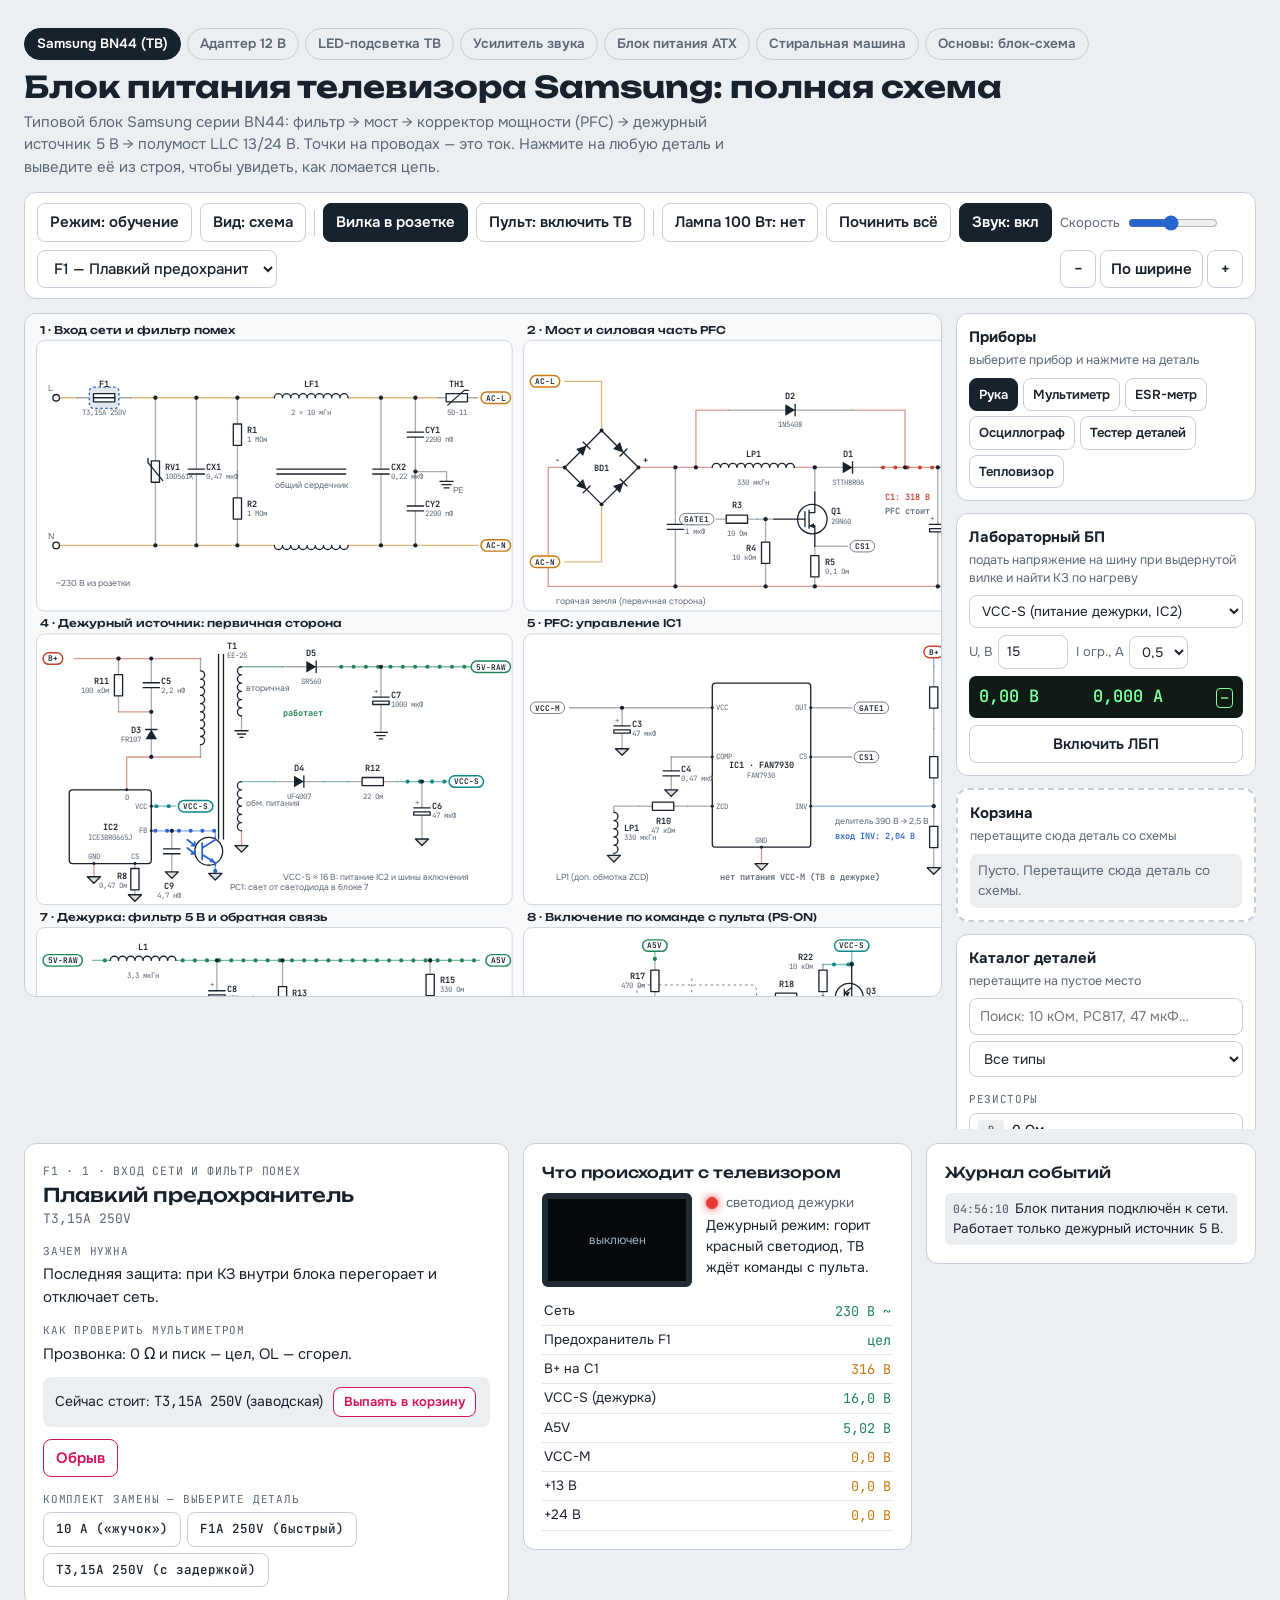
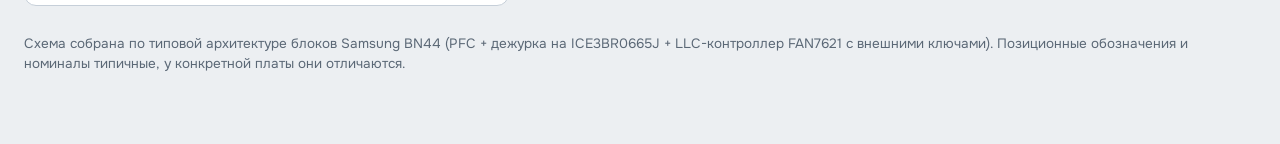
==== index.html @ 7a76c34e "Блок питания ATX на TL494; README; исправления (корпуса на плате, сброс PFC между задачами) Co-Autho" ====
<!doctype html>
<html lang="ru">
<head>
<meta charset="utf-8">
<meta name="viewport" content="width=device-width, initial-scale=1, viewport-fit=cover">
<title>Блок питания Samsung BN44</title>
<link rel="preconnect" href="https://fonts.googleapis.com">
<link rel="stylesheet" href="https://fonts.googleapis.com/css2?family=Unbounded:wght@500;700&family=Onest:wght@400;500;600&family=JetBrains+Mono:wght@400;600&display=swap">
<link rel="stylesheet" href="css/style.css">
</head>
<body>
<div class="wrap">
  <header>
    <div>
    <nav class="boards" aria-label="Платы"><a href="index.html" aria-current="page">Samsung BN44 (ТВ)</a><a href="adapter.html">Адаптер 12 В</a><a href="led.html">LED-подсветка ТВ</a><a href="amp.html">Усилитель звука</a><a href="atx.html">Блок питания ATX</a><a href="washer.html">Стиральная машина</a><a href="extra/psu-basics.html">Основы: блок-схема</a></nav>
      <h1>Блок питания телевизора Samsung: полная схема</h1>
      <p class="lead">Типовой блок Samsung серии BN44: фильтр → мост → корректор мощности (PFC) → дежурный источник 5 В → полумост LLC 13/24 В. Точки на проводах — это ток. Нажмите на любую деталь и выведите её из строя, чтобы увидеть, как ломается цепь.</p>
    </div>
  </header>

  <div class="bar" role="toolbar" aria-label="Управление">
    <button id="bMode" type="button">Режим: обучение</button>
    <button id="bView" type="button">Вид: схема</button>
    <span class="sep"></span>
    <button id="bMains" type="button" class="on">Вилка в розетке</button>
    <button id="bTv" type="button">Пульт: включить ТВ</button>
    <span class="sep"></span>
    <button id="bLamp" type="button">Лампа 100 Вт: нет</button>
    <button id="bFixAll" type="button">Починить всё</button>
    <button id="bSnd" type="button">Звук: вкл</button>
    <label class="rng" for="spd">Скорость <input id="spd" type="range" min="10" max="200" value="100"></label>
    <select id="pick" aria-label="Выбрать деталь"></select>
    <div class="zoom"><button id="zOut" type="button" aria-label="Уменьшить">−</button><button id="zFit" type="button">По ширине</button><button id="zIn" type="button" aria-label="Увеличить">+</button></div>
  </div>

  <section class="card repair" id="repair" hidden aria-labelledby="rpT">
    <div class="rp-head">
      <h3 id="rpT">Ремонт</h3>
      <select id="scSel" aria-label="Выбор задачи"></select>
      <button id="scStart" type="button">Начать задачу заново</button>
    </div>
    <p class="complaint"><span class="kick">Жалоба владельца</span><span id="scText"></span></p>
    <p class="hint">Найдите поломку: смотрите, докуда течёт ток и какие напряжения есть. Подозрительную деталь перетащите в корзину и проверьте мультиметром. Новую деталь перетащите из каталога на пустое место. Затем включите ТВ пультом.</p>
    <div class="rp-act"><button id="hintB" type="button">Подсказка</button><button id="ansB" type="button">Показать ответ</button></div>
    <ol class="hints" id="hints"></ol>
    <div class="win" id="win" hidden></div>
    <details class="hist" id="hist"><summary id="histSum">Мои ремонты</summary><div class="histw"><table id="histT"></table></div><button type="button" id="histClr">Очистить историю</button></details>
  </section>

  <div class="work">
    <div class="board" id="board"><svg id="sch" viewBox="0 -4 1796 1108" role="img" aria-label="Принципиальная схема блока питания"></svg></div>
    <aside class="side" aria-label="Приборы, корзина и каталог деталей">
      <div class="tools" id="tools">
        <div class="th"><b>Приборы</b><span>выберите прибор и нажмите на деталь</span></div>
        <div class="tbtns">
          <button type="button" data-t="hand" aria-pressed="true">Рука</button><button type="button" data-t="dmm" aria-pressed="false">Мультиметр</button>
          <button type="button" data-t="esr" aria-pressed="false">ESR-метр</button><button type="button" data-t="osc" aria-pressed="false">Осциллограф</button>
          <button type="button" data-t="tst" aria-pressed="false">Тестер деталей</button>
        </div>
        <div class="dmodes" id="dmodes" hidden>
          <button type="button" data-m="vdc" aria-pressed="true">V⎓</button><button type="button" data-m="vac" aria-pressed="false">V~</button><button type="button" data-m="ohm" aria-pressed="false">Ω</button>
          <button type="button" data-m="beep" aria-pressed="false">•)))</button><button type="button" data-m="diode" aria-pressed="false">▷|</button><button type="button" data-m="cap" aria-pressed="false">⊣⊢</button>
        </div>
        <div class="meter" id="meter" hidden>
          <div class="mhead"><b id="mTool"></b><span id="mTgt"></span></div>
          <div class="lcd2" id="mLcd"><span id="mV">- - -</span><small id="mU"></small></div>
          <div class="osc" id="mOsc" hidden><canvas id="oscC"></canvas></div>
          <p class="mn" id="mN"></p>
          <ul class="mrows" id="mRows"></ul>
          <button type="button" id="discharge">Разрядить C1 резистором</button>
        </div>
      </div>
      <div class="labpsu" id="labBox">
        <div class="th"><b>Лабораторный БП</b><span>подать напряжение на шину при выдернутой вилке и найти КЗ по нагреву</span></div>
        <select id="labRail" aria-label="Шина"></select>
        <div class="lrow"><label for="labV">U, В <input id="labV" type="number" min="0" max="30" step="0.5" value="15"></label>
          <label for="labI">I огр., А <select id="labI"><option value="0.1">0,1</option><option value="0.5" selected>0,5</option><option value="1">1</option><option value="2">2</option></select></label></div>
        <div class="lcdl"><span id="labVo">0,00 В</span><span id="labIo">0,000 А</span><b id="labCC">—</b></div>
        <button type="button" id="labOn">Включить ЛБП</button>
      </div>
      <div class="trash" id="trash"><div class="th"><b>Корзина</b><span>перетащите сюда деталь со схемы</span></div><ul id="trashL"></ul></div>
      <div class="cat">
        <div class="th"><b>Каталог деталей</b><span>перетащите на пустое место</span></div>
        <input id="catQ" type="search" placeholder="Поиск: 10 кОм, PC817, 47 мкФ…" aria-label="Поиск детали">
        <select id="catF" aria-label="Тип детали"></select>
        <ul id="catL"></ul>
      </div>
    </aside>
  </div>

  <div class="lower">
    <section class="card" aria-live="polite">
      <div class="kick" id="cId">Деталь</div>
      <h2 id="cName">Нажмите на деталь на схеме</h2>
      <p class="val" id="cVal"></p>
      <div id="cBody"><p class="hint">Любую деталь можно вывести из строя: обрыв, пробой или высыхание. Схема покажет, где остановится ток, а здесь появятся объяснение, признаки и причина поломки. Чинить — только подходящей деталью из комплекта замены.</p></div>
    </section>
    <section class="card">
      <h3>Что происходит с телевизором</h3>
      <div class="tv">
        <div class="screen" id="screen"><span>выключен</span></div>
        <div><div class="led"><i id="led"></i><span id="ledT">светодиод дежурки</span></div>
          <div class="lampbox" id="lampBox" hidden><i id="bulb"></i><span>Лампа 100 Вт: <b id="lampT"></b></span></div>
          <p class="see" id="see"></p></div>
      </div>
      <table class="rd" id="rd"></table>
    </section>
    <section class="card log">
      <h3>Журнал событий</h3>
      <ol id="log"></ol>
    </section>
  </div>
  <p class="hint">Схема собрана по типовой архитектуре блоков Samsung BN44 (PFC + дежурка на ICE3BR0665J + LLC-контроллер FAN7621 с внешними ключами). Позиционные обозначения и номиналы типичные, у конкретной платы они отличаются.</p>
</div>
<script src="js/core/01-helpers.js"></script>
<script src="boards/samsung/parts.js"></script>
<script src="boards/samsung/schematic.js"></script>
<script src="js/core/04-render.js"></script>
<script src="boards/samsung/sim.js"></script>
<script src="js/core/06-loop.js"></script>
<script src="js/core/07-kit.js"></script>
<script src="boards/samsung/scenarios.js"></script>
<script src="js/core/08-workshop.js"></script>
<script src="boards/samsung/probe.js"></script>
<script src="js/core/09-instruments.js"></script>
<script src="boards/samsung/device.js"></script>
<script src="js/core/10-ui.js"></script>
<script src="js/core/11-extras.js"></script>
<script src="js/core/12-pcb.js"></script>
<script src="js/core/13-exam.js"></script>
</body>
</html>
---- css/style.css ----
/* Layout: control bar → zoomable full schematic (9 panels) → part card | TV state | event log */
:root{
  --bg:#eceff2; --panel:#ffffff; --ink:#18222d; --muted:#5b6876; --line:#c6cfd9; --grid:#e3e8ed; --paper:#f7f9fa;
  --probe-r:#d42a1e; --probe-b:#1b1f24;
  --ac:#c87a10; --hv:#c8452f; --pu:#7448c9; --lv:#1d8656; --fb:#2766d1; --vcc:#0d8a8c; --bad:#d4145a;
  --f-display:"Unbounded","Onest",system-ui,sans-serif;
  --f-body:"Onest",system-ui,-apple-system,"Segoe UI",sans-serif;
  --f-mono:"JetBrains Mono",ui-monospace,Menlo,Consolas,monospace;
}
@media (prefers-color-scheme:dark){:root:not([data-theme="light"]){
  --bg:#0d1218; --panel:#141b23; --ink:#e3e9ef; --muted:#8e9eae; --line:#2b3744; --grid:#1d2731; --paper:#10161d;
  --ac:#f2a43a; --hv:#ff7a5c; --pu:#a985ff; --lv:#3ccf8e; --fb:#5c9bff; --vcc:#34c3c6; --bad:#ff4f8b; --probe-r:#ff4a3d; --probe-b:#c9d3dc; color-scheme:dark}}
:root[data-theme="dark"]{
  --bg:#0d1218; --panel:#141b23; --ink:#e3e9ef; --muted:#8e9eae; --line:#2b3744; --grid:#1d2731; --paper:#10161d;
  --ac:#f2a43a; --hv:#ff7a5c; --pu:#a985ff; --lv:#3ccf8e; --fb:#5c9bff; --vcc:#34c3c6; --bad:#ff4f8b; --probe-r:#ff4a3d; --probe-b:#c9d3dc; color-scheme:dark}
*{box-sizing:border-box}
[hidden]{display:none!important}
body{background:var(--bg);color:var(--ink);font-family:var(--f-body);font-size:15px;line-height:1.5}
.wrap{max-width:1500px;margin:0 auto;padding-inline:16px;padding-block:20px 48px;display:grid;gap:14px}
header{display:flex;flex-wrap:wrap;gap:10px 24px;align-items:end;justify-content:space-between}
h1{font-family:var(--f-display);font-weight:700;font-size:clamp(20px,3.4vw,30px);line-height:1.15;margin:0;text-wrap:balance}
.lead{margin:6px 0 0;color:var(--muted);max-width:75ch}
.bar{display:flex;flex-wrap:wrap;gap:8px;align-items:center;background:var(--panel);border:1px solid var(--line);border-radius:12px;padding:10px 12px;position:sticky;top:env(safe-area-inset-top,0px);z-index:5}
button,select{font:inherit;font-weight:600;border:1px solid var(--line);background:var(--panel);color:var(--ink);border-radius:8px;padding:7px 12px;cursor:pointer}
button:hover{border-color:var(--muted)}
button:focus-visible,select:focus-visible,input:focus-visible,.pc:focus-visible{outline:2px solid var(--fb);outline-offset:2px}
button.on{background:var(--ink);color:var(--panel);border-color:var(--ink)}
button.tvon{background:var(--lv);border-color:var(--lv);color:#fff}
.sep{width:1px;height:26px;background:var(--line)}
.rng{display:flex;align-items:center;gap:6px;font-size:13px;color:var(--muted)}
input[type=range]{accent-color:var(--fb);width:90px}
select{font-weight:500;max-width:240px}
.zoom{display:flex;gap:4px;margin-left:auto}
.zoom button{padding:7px 10px;min-width:36px}

.board{background:var(--paper);border:1px solid var(--line);border-radius:12px;overflow:auto;max-height:76vh}
#sch{display:block}
.ptitle{font-family:var(--f-display);font-weight:500;font-size:13px;fill:var(--ink)}
.prect{fill:var(--panel);stroke:var(--line);stroke-width:1}
.w{fill:none;stroke:var(--ink);stroke-opacity:.38;stroke-width:1.6;stroke-linejoin:round;stroke-linecap:round}
.dp{fill:none;stroke:var(--ink);stroke-width:1.6;stroke-linejoin:round;stroke-linecap:round}
.dbody{fill:var(--panel)}
.pc{cursor:pointer;outline:none}
.pc .hit{fill:transparent;stroke:none}
.pc:hover .hit{fill:var(--grid)}
.pc.sel .hit{fill:var(--grid);stroke:var(--fb);stroke-width:1.6;stroke-dasharray:3 3}
.pc.failed .hit{fill:color-mix(in srgb,var(--bad) 12%,transparent)}
.did{font-family:var(--f-mono);font-size:10.5px;font-weight:600;fill:var(--ink)}
.dval{font-family:var(--f-mono);font-size:9px;fill:var(--muted)}
.dlab{font-family:var(--f-body);font-size:10.5px;fill:var(--muted)}
.dyn{font-family:var(--f-mono);font-size:10.5px;font-weight:600}
.jn{fill:var(--ink)}
.flag rect{fill:var(--panel);stroke:var(--muted);stroke-width:1}
.flag text{font-family:var(--f-mono);font-size:9.5px;font-weight:600;fill:var(--ink)}
.iso{fill:none;stroke:var(--muted);stroke-width:1;stroke-dasharray:3 4}
.badge{font-family:var(--f-mono);font-size:9px;font-weight:700;fill:#fff}
.blink{animation:bl .4s steps(2) infinite}
@keyframes bl{50%{opacity:.3}}

.work{display:grid;grid-template-columns:minmax(0,1fr) 300px;gap:14px;align-items:start}
@media (max-width:980px){.work{grid-template-columns:1fr}}
.side{display:grid;gap:12px;position:sticky;top:calc(env(safe-area-inset-top,0px) + 70px);max-height:calc(100vh - 84px);overflow:auto;overscroll-behavior:contain}
@media (max-width:980px){.side{position:static;max-height:none}}
.tbtns,.dmodes{display:flex;flex-wrap:wrap;gap:5px}
.tbtns button,.dmodes button{font-size:13px;padding:6px 9px}
.dmodes{margin-top:8px}.dmodes button{font-family:var(--f-mono);min-width:44px}
.tbtns button[aria-pressed="true"],.dmodes button[aria-pressed="true"]{background:var(--ink);color:var(--panel);border-color:var(--ink)}
.meter{margin-top:10px;background:#2a2e33;border:3px solid #e2b62d;border-radius:14px;padding:10px;color:#e9edf1}
.mhead{display:flex;flex-direction:column;gap:1px;margin-bottom:8px;font-size:13px}.mhead span{color:#b8c1ca;font-size:12.5px}
.lcd2{background:#c7d4b4;color:#1d2416;border-radius:7px;padding:8px 12px;display:flex;justify-content:flex-end;align-items:baseline;gap:6px;min-height:58px;box-shadow:inset 0 2px 6px rgba(0,0,0,.35)}
.lcd2 span{font-family:var(--f-mono);font-weight:600;font-size:30px;font-variant-numeric:tabular-nums}.lcd2 small{font-family:var(--f-mono);font-size:15px;font-weight:600}
.lcd2.warn{background:#e8b4a8;color:#5a1208}
.osc canvas{display:block;width:100%;height:150px;border-radius:7px}
.mn{font-size:13px;color:#d3d9df;margin:8px 0 6px}
.mrows{list-style:none;margin:0 0 8px;padding:0;display:grid;gap:3px}
.mrows li>button,.mrows li>span{width:100%;display:flex;justify-content:space-between;gap:8px;font-size:12.5px;padding:4px 8px;background:transparent;color:#e9edf1;border:1px solid #4a5058;border-radius:6px;font-weight:500;text-align:left}
.mrows li>span{border-color:transparent;background:#353a40}
.mrows li.on>button{background:#e9edf1;color:#1d1d1d}
.mrows b{font-family:var(--f-mono);font-weight:600;white-space:nowrap}
#discharge{width:100%;font-size:13px;background:transparent;color:#e9edf1;border-color:#4a5058}
body.tool-on .pc{cursor:crosshair}
body.tool-on .pc:hover .hit{fill:color-mix(in srgb,var(--fb) 18%,transparent);stroke:var(--fb);stroke-width:1.5}
.pring{fill:none;stroke-width:2;animation:ring 1.2s ease-out infinite;transform-box:fill-box;transform-origin:center}
@keyframes ring{from{transform:scale(.6);opacity:1}to{transform:scale(2.2);opacity:0}}
#trashL .mb{border-color:var(--fb);color:var(--fb)}
.tools,.trash,.cat{background:var(--panel);border:1px solid var(--line);border-radius:12px;padding:12px;min-width:0}
.th{display:flex;flex-direction:column;gap:2px;margin-bottom:8px}
.th span{font-size:12.5px;color:var(--muted)}
.trash{border-style:dashed;border-width:2px;transition:background .15s}
.trash.over{background:color-mix(in srgb,var(--bad) 12%,var(--panel));border-color:var(--bad)}
#trashL{list-style:none;margin:0;padding:0;display:grid;gap:6px;max-height:220px;overflow:auto;font-size:13px}
#trashL li{background:var(--bg);border-radius:8px;padding:7px 8px}
#trashL .ta{display:flex;flex-wrap:wrap;gap:4px;margin-top:5px}
#trashL button{font-size:12px;padding:4px 8px}
.res{margin-top:4px;font-weight:600}.res.b{color:var(--bad)}.res.g{color:var(--lv)}
.mono{font-family:var(--f-mono)}.dim{color:var(--muted);font-size:12px}
.cat input,.cat select{width:100%;margin-bottom:6px;font:inherit;font-size:14px;padding:7px 10px;border:1px solid var(--line);border-radius:8px;background:var(--panel);color:var(--ink);max-width:none}
#catL{list-style:none;margin:0;padding:0;max-height:52vh;overflow:auto;display:grid;gap:3px}
#catL .cg{font-family:var(--f-mono);font-size:11px;letter-spacing:.06em;text-transform:uppercase;color:var(--muted);margin:8px 0 2px}
.ci{width:100%;text-align:left;display:flex;gap:8px;align-items:center;font-weight:500;font-size:13px;padding:6px 8px;cursor:grab;touch-action:manipulation}
.ci:active{cursor:grabbing}
.ct{font-style:normal;font-family:var(--f-mono);font-size:10px;font-weight:700;min-width:26px;text-align:center;padding:2px 4px;border-radius:4px;background:var(--bg);color:var(--muted)}
.ghost{position:fixed;z-index:50;pointer-events:none;background:var(--ink);color:var(--panel);font-family:var(--f-mono);font-size:12.5px;padding:5px 9px;border-radius:6px;box-shadow:0 4px 14px #0004}
body.dragging,body.dragging *{cursor:grabbing!important;user-select:none}
.pc{touch-action:manipulation}
.pc.empty{opacity:.28}
.pc.empty .hit{stroke:var(--fb);stroke-width:1.5;stroke-dasharray:4 3;fill:color-mix(in srgb,var(--fb) 8%,transparent)}
.pc.drop .hit{fill:color-mix(in srgb,var(--lv) 25%,transparent);stroke:var(--lv);stroke-width:2;stroke-dasharray:none}
.pc.empty .tag{opacity:1}
.tag{font-family:var(--f-mono);font-size:9px;font-weight:600;fill:var(--fb)}
.toast{position:fixed;left:50%;bottom:calc(env(safe-area-inset-bottom,0px) + 20px);transform:translate(-50%,20px);opacity:0;pointer-events:none;background:var(--ink);color:var(--panel);padding:10px 16px;border-radius:10px;font-size:14px;max-width:min(560px,90vw);transition:.2s;z-index:60}
.toast.show{opacity:1;transform:translate(-50%,0)}
.repair{display:grid;gap:8px}
.rp-head{display:flex;flex-wrap:wrap;gap:8px;align-items:center}
.rp-head h3{margin:0 8px 0 0}
.rp-head select{max-width:360px}
.complaint{margin:0;font-size:16px;display:grid;gap:2px}
.rp-act{display:flex;gap:8px;flex-wrap:wrap}
.hints{margin:0;padding-left:0;list-style:none;display:grid;gap:6px}
.hints li{background:var(--bg);border-radius:8px;padding:8px 10px;font-size:14px}
.hints li.ans{box-shadow:inset 3px 0 0 var(--bad)}
.win{padding:12px 14px;border-radius:10px;border:1px solid var(--lv);background:color-mix(in srgb,var(--lv) 10%,var(--panel));font-size:15px}
.win button{margin-left:6px}
.slotbox{margin-top:12px;padding:10px 12px;border-radius:8px;background:var(--bg);font-size:14px}
.slotbox .rm{margin-left:6px;border-color:var(--bad);color:var(--bad);padding:4px 10px;font-size:13px}
button:disabled{opacity:.5;cursor:default}
.lower{display:grid;grid-template-columns:minmax(0,1.25fr) minmax(0,1fr) minmax(0,.85fr);gap:14px;align-items:start}
@media (max-width:1100px){.lower{grid-template-columns:1fr 1fr}.log{grid-column:1/-1}}
@media (max-width:720px){.lower{grid-template-columns:1fr}}
.card{background:var(--panel);border:1px solid var(--line);border-radius:12px;padding:18px;min-width:0}
.kick{font-family:var(--f-mono);font-size:11.5px;letter-spacing:.07em;text-transform:uppercase;color:var(--muted)}
.card h2{font-family:var(--f-display);font-weight:500;font-size:19px;line-height:1.25;margin:4px 0 2px;text-wrap:balance}
.card h3{font-family:var(--f-display);font-weight:500;font-size:15px;margin:0 0 8px}
.val{font-family:var(--f-mono);font-size:13px;color:var(--muted);margin:0 0 10px}
.card p{margin:0 0 8px;max-width:64ch}
.lbl{font-family:var(--f-mono);font-size:11px;letter-spacing:.07em;text-transform:uppercase;color:var(--muted);margin:14px 0 4px}
.modes{display:flex;flex-wrap:wrap;gap:6px;margin-top:12px}
.modes button.brk{border-color:var(--bad);color:var(--bad)}
.modes button.brk[aria-pressed="true"]{background:var(--bad);color:#fff}
.modes button.fix{border-color:var(--lv);color:var(--lv)}
.fail{margin-top:14px;padding:12px 14px;border-radius:10px;border:1px solid var(--bad);background:color-mix(in srgb,var(--bad) 7%,var(--panel))}
.fail .lbl{color:var(--bad);margin-top:8px}
.fail .lbl:first-child{margin-top:0}
.kit{display:flex;flex-wrap:wrap;gap:6px}
.kit button{font-weight:500;font-family:var(--f-mono);font-size:12.5px;text-align:left}
.kit button.cur{border-color:var(--ink);box-shadow:inset 0 0 0 1px var(--ink)}
.verdict{margin-top:10px;padding:10px 12px;border-radius:8px;font-size:14px;border:1px solid}
.verdict.g{border-color:var(--lv);color:var(--lv)}
.verdict.y{border-color:var(--ac);color:var(--ac)}
.verdict.b{border-color:var(--bad);color:var(--bad)}
.verdict .cd{display:block;margin-top:4px;font-weight:600}
ul.sy{margin:0;padding-left:18px}
ul.sy li{margin:2px 0}
.sec{font-size:13.5px;color:var(--bad);font-weight:600;margin:0 0 6px}

.tv{display:grid;grid-template-columns:auto 1fr;gap:14px;align-items:center}
.screen{width:150px;aspect-ratio:16/10;border-radius:6px;border:6px solid #222a33;background:#06090c;position:relative;overflow:hidden;display:grid;place-items:center;color:#9fb3c6;font-size:12px;text-align:center;padding:6px}
.screen.lit{background:linear-gradient(135deg,#2b6cb0,#38a169 55%,#d69e2e)}
.screen.lit span{color:#fff;text-shadow:0 1px 2px #0008;font-weight:600}
.screen.flick{animation:fl .12s steps(2) infinite}
@keyframes fl{50%{filter:brightness(.55)}}
.led{display:inline-flex;align-items:center;gap:8px;font-size:13.5px;color:var(--muted)}
.led i{width:12px;height:12px;border-radius:50%;background:var(--grid);border:1px solid var(--line)}
.led i.red{background:#e53935;border-color:#e53935;box-shadow:0 0 8px #e53935}
.led i.blinkled{animation:bl .5s steps(2) infinite}
table.rd{width:100%;border-collapse:collapse;font-size:13.5px;margin-top:10px}
table.rd td{padding:4px 2px;border-bottom:1px solid var(--grid)}
table.rd td:last-child{text-align:right;font-family:var(--f-mono);font-variant-numeric:tabular-nums}
.st-ok{color:var(--lv)} .st-bad{color:var(--bad)} .st-mid{color:var(--ac)}
.see{margin-top:12px;font-size:14px}
.log ol{list-style:none;margin:0;padding:0;display:grid;gap:6px;max-height:420px;overflow:auto;font-size:13.5px}
.log li{padding:6px 8px;border-radius:6px;background:var(--bg)}
.log li b{font-family:var(--f-mono);font-size:11.5px;color:var(--muted);font-weight:500;margin-right:6px}
.log li.r{box-shadow:inset 3px 0 0 var(--bad)}
.hint{font-size:13.5px;color:var(--muted)}
@media (prefers-reduced-motion:reduce){.blink,.led i.blinkled,.screen.flick{animation:none}}

/* ---- extras ---- */
.heat{pointer-events:none;filter:blur(7px)}
.heatT{pointer-events:none}
.htxt{font-family:var(--f-mono);font-size:11px;font-weight:700;fill:#fff;paint-order:stroke;stroke:#000;stroke-width:3px}
body.thermo #sch>g:not(.heat):not(.heatT){opacity:.55}
body.thermo #sch{background:#0c1220}
.labpsu{background:var(--panel);border:1px solid var(--line);border-radius:12px;padding:12px;min-width:0;display:grid;gap:7px}
.labpsu.live{border-color:var(--vcc);box-shadow:inset 0 0 0 1px var(--vcc)}
.labpsu .th{margin-bottom:0}
.labpsu select,.labpsu input{font:inherit;font-size:13.5px;padding:6px 8px;border:1px solid var(--line);border-radius:8px;background:var(--panel);color:var(--ink);max-width:none}
#labRail{width:100%}
.lrow{display:flex;gap:8px;flex-wrap:wrap}
.lrow label{display:flex;align-items:center;gap:5px;font-size:13px;color:var(--muted)}
.lrow input{width:70px}
.lcdl{display:flex;gap:10px;align-items:baseline;justify-content:space-between;background:#101a14;color:#7dff9e;border-radius:7px;padding:8px 10px;font-family:var(--f-mono);font-variant-numeric:tabular-nums}
.lcdl span{font-size:17px;font-weight:600}
.lcdl b{font-size:12px;color:#7dff9e;border:1px solid currentColor;border-radius:4px;padding:0 4px}
.lcdl b.cc{color:#ff8a7a}
#labOn.on{background:var(--vcc);border-color:var(--vcc);color:#fff}
.lampbox{display:flex;align-items:center;gap:8px;font-size:13.5px;color:var(--muted);margin-top:6px}
#bulb{--glow:0;width:16px;height:16px;border-radius:50%;border:1px solid #c9a227;background:color-mix(in srgb,#ffd84d calc(var(--glow)*100%),#555);box-shadow:0 0 calc(var(--glow)*22px) calc(var(--glow)*6px) #ffd84d}
.hist{border-top:1px solid var(--line);padding-top:8px}
.hist summary{cursor:pointer;font-size:14px;color:var(--muted)}
.histw{overflow-x:auto;margin:8px 0}
#histT{border-collapse:collapse;font-size:13px;width:100%}
#histT th{text-align:left;color:var(--muted);font-weight:500;font-size:12px;border-bottom:1px solid var(--line);padding:4px 6px}
#histT td{padding:5px 6px;border-bottom:1px solid var(--grid);vertical-align:top}
#histClr{font-size:12.5px;padding:5px 10px}
.score{margin:6px 0 4px}.stars{color:#e0a100;font-size:18px;letter-spacing:2px}
@media (max-width:720px){
  .bar{flex-wrap:nowrap;overflow-x:auto;-webkit-overflow-scrolling:touch}
  .bar>*{flex:none}
  .zoom{margin-left:0}
  .board{max-height:62vh}
  .lead{font-size:14px}
  .rp-head select{max-width:100%;flex:1 1 100%}
  .complaint{font-size:15px}
  #catL{max-height:40vh}
}
body.thermo .ptitle{fill:#cfd8e3}
/* ---- выбор платы ---- */
.boards{display:flex;flex-wrap:wrap;gap:6px;margin-bottom:10px}
.boards a{font-size:13.5px;font-weight:600;text-decoration:none;color:var(--muted);border:1px solid var(--line);border-radius:999px;padding:5px 12px}
.boards a[aria-current="page"]{background:var(--ink);color:var(--panel);border-color:var(--ink)}
.boards a:hover{border-color:var(--muted)}
/* ---- нагрузка адаптера: светодиодная лента ---- */
.led i.green{background:#2fb344;border-color:#2fb344;box-shadow:0 0 8px #2fb344}
.screen.strip{background:#14181d;display:grid;place-items:center;gap:6px;align-content:center}
.leds{display:flex;gap:5px;--b:0}
.leds i{width:8px;height:8px;border-radius:50%;background:rgb(255 244 214 / calc(.08 + var(--b)*.92));box-shadow:0 0 calc(var(--b)*10px) calc(var(--b)*3px) rgb(255 220 150 / calc(var(--b)*.9))}
.screen .sl{font-size:11px;color:#9fb3c6}
/* ---- вид печатной платы ---- */
#pcb{display:block}
.pcbBoard{fill:#1f5e3a;stroke:#123d25;stroke-width:3}
.region{fill:#236b42;stroke:#4f9a6c;stroke-width:1;stroke-dasharray:5 4}
.region.cold{fill:#2a7550}
.rtitle{font-family:var(--f-mono);font-size:10.5px;font-weight:600;letter-spacing:.06em;fill:#e8f3ea}
.rnote{font-family:var(--f-body);font-size:11px;fill:#cfe6d6}
.silk{font-family:var(--f-mono);font-size:9.5px;font-weight:700;fill:#f4f8f2}
.silkv{font-family:var(--f-mono);font-size:8px;fill:#cfe0d2}
.silkv.other{fill:#ffd166}
.pad{fill:#d8c27a}
.pfp .hit{fill:transparent;stroke:none}
.pfp:hover .hit{fill:rgba(255,255,255,.12)}
.pfp.sel .hit{fill:rgba(92,155,255,.22);stroke:#8cb8ff;stroke-width:1.5;stroke-dasharray:3 3}
.pfp.drop .hit{fill:rgba(60,207,142,.35);stroke:#3ccf8e;stroke-width:2}
.pfp.empty .body{opacity:.15}
.pfp.empty .hit{stroke:#8cb8ff;stroke-width:1.5;stroke-dasharray:4 3}
.res{fill:#d9c49a;stroke:#8a7650}.band{fill:#7a4a20}.b1{fill:#111}.b2{fill:#c0392b}.b3{fill:#c9a227}
.ecap{fill:#24325e;stroke:#121a33}.stripe{fill:#9aa7c9;opacity:.7}.vent{stroke:#9aa7c9;stroke-width:1;fill:none}
.dome{fill:none;stroke:none}
.pfp.bulge .dome{fill:url(#none);fill:#6a5a3a;opacity:.85;stroke:#d9b26b;stroke-width:2}
.film{fill:#e2c044;stroke:#9c8424}.disc{fill:#d9782d;stroke:#8f4a14}
.dio{fill:#1c1c1c;stroke:#000}.dband{fill:#ddd}
.ledp{fill:#5bd36b;stroke:#2a7a36}
.to92{fill:#222;stroke:#000}
.to220{fill:#262626;stroke:#000}.sink{fill:#b9c2cc;stroke:#7d8791}.hole{fill:#888}.leg{fill:#c9c9c9}
.dip{fill:#202020;stroke:#000}.opto{fill:#f2f2f2;stroke:#aaa}
.glass{fill:rgba(220,235,245,.7);stroke:#9fb3c6}.cap{fill:#c9cdd2}.wire{stroke:#555;stroke-width:1}
.pfp.blown .glass{fill:#2b2b2b}.pfp.blown .wire{stroke:#2b2b2b}
.ntc{fill:#2c6b3d;stroke:#123}.var{fill:#2f5fb3;stroke:#183a75}
.sip{fill:#1d1d1d;stroke:#000}.mark{font-family:var(--f-mono);font-size:7px;fill:#bbb}
.core{fill:#3a3a3a}.bobbin{fill:#e8e2d0;stroke:#9a9070}.tape{fill:#e6c64a}
.tor{fill:#3b3b3b;stroke:#b07a3a;stroke-width:3}.torh{fill:#1f5e3a}
.char{fill:#1a1a1a;opacity:0}.pfp.burnt .char{opacity:.75}.pfp.burnt .res{fill:#5a4630}
.crack{fill:none;stroke:#f2f2f2;stroke-width:1.4;opacity:0}.pfp.cracked .crack{opacity:.9}
/* ---- экзамен ---- */
.exambar{display:flex;flex-wrap:wrap;gap:10px;align-items:center;padding:8px 12px;border-radius:8px;background:color-mix(in srgb,var(--fb) 12%,var(--panel));border:1px solid var(--fb)}
.exambar #exTime{font-family:var(--f-mono);font-size:13px;color:var(--muted)}
body.exam #hintB,body.exam #ansB,body.exam #scSel,body.exam #scStart,body.exam .hints{display:none}
.exres{margin:8px 0 0;padding-left:0;list-style:none;display:grid;gap:4px;font-size:14px}
.exres li.ok{color:var(--lv)}.exres li.no{color:var(--bad)}
/* ---- дорожки ---- */
.trace{fill:none;stroke:#d39a52;stroke-width:2.2;stroke-linecap:round;stroke-linejoin:round;opacity:.55}
.trace.gnd{stroke:#b8874a;stroke-width:3.2;opacity:.32}
.trace.hl{stroke:#ffd27a;opacity:1;stroke-width:3}
.screen.uneven{background:linear-gradient(90deg,#9fd0ff,#2b6cb0 55%,#173c66)}
/* ---- усилитель: динамик ---- */
.screen.spkbox{background:#14181d;display:grid;grid-template-columns:1fr auto;align-items:center;gap:6px;padding:6px}
.spkwave{width:100%;height:100%}.spkwave polyline{fill:none;stroke:#5df2a0;stroke-width:1.5}
.spk{--a:0;width:42px;height:42px;border-radius:50%;background:radial-gradient(circle,#555 0 18%,#2a2a2a 19% 55%,#111 56%);box-shadow:0 0 0 3px #333;transform:scale(calc(1 + var(--a)*.06))}
.spk.on{animation:spk .09s infinite alternate}
@keyframes spk{to{transform:scale(calc(1 + var(--a)*.12))}}
.spkf{fill:#222;stroke:#000}.spkc{fill:#3a3a3a;stroke:#111}.spkd{fill:#777}
.relay{fill:#2f5fb3;stroke:#183a75}.xtal{fill:#c9cdd2;stroke:#888}
/* стиральная машина */
.screen.wmbox{background:#e9ecef;padding:4px}.wmbox svg{width:100%;height:100%}
.wmb{fill:#f7f8fa;stroke:#9aa}.wmd{fill:#cfd6dc;stroke:#778}.wmg{fill:none;stroke:#556;stroke-width:1.5}.wmw{opacity:.75}
.wml{fill:#10261a}.wmt{fill:#5df2a0;font:700 15px ui-monospace,monospace;text-anchor:middle}.wmt.bad{fill:#ff6b6b}.wms{font-size:10px;fill:#333}
.wmspin{animation:wmspin .8s linear infinite}@keyframes wmspin{to{transform:rotate(360deg)}}
/* компьютер (ATX) */
.screen.pcbox{background:#e9ecef;padding:4px}.pcbox svg{width:100%;height:100%}
.pcm{fill:#222;stroke:#111}.pcs{fill:#0b0d10}.pcs.on{fill:#1f5fa8}.pct{fill:#fff;font:600 7px system-ui,sans-serif;text-anchor:middle}
.pcc{fill:#3a3f45;stroke:#222}.pcf{fill:#1d2125;stroke:#666}.pcb{stroke:#888;stroke-width:2}.pcl{fill:#333}.pcl.on{fill:#5df2a0}
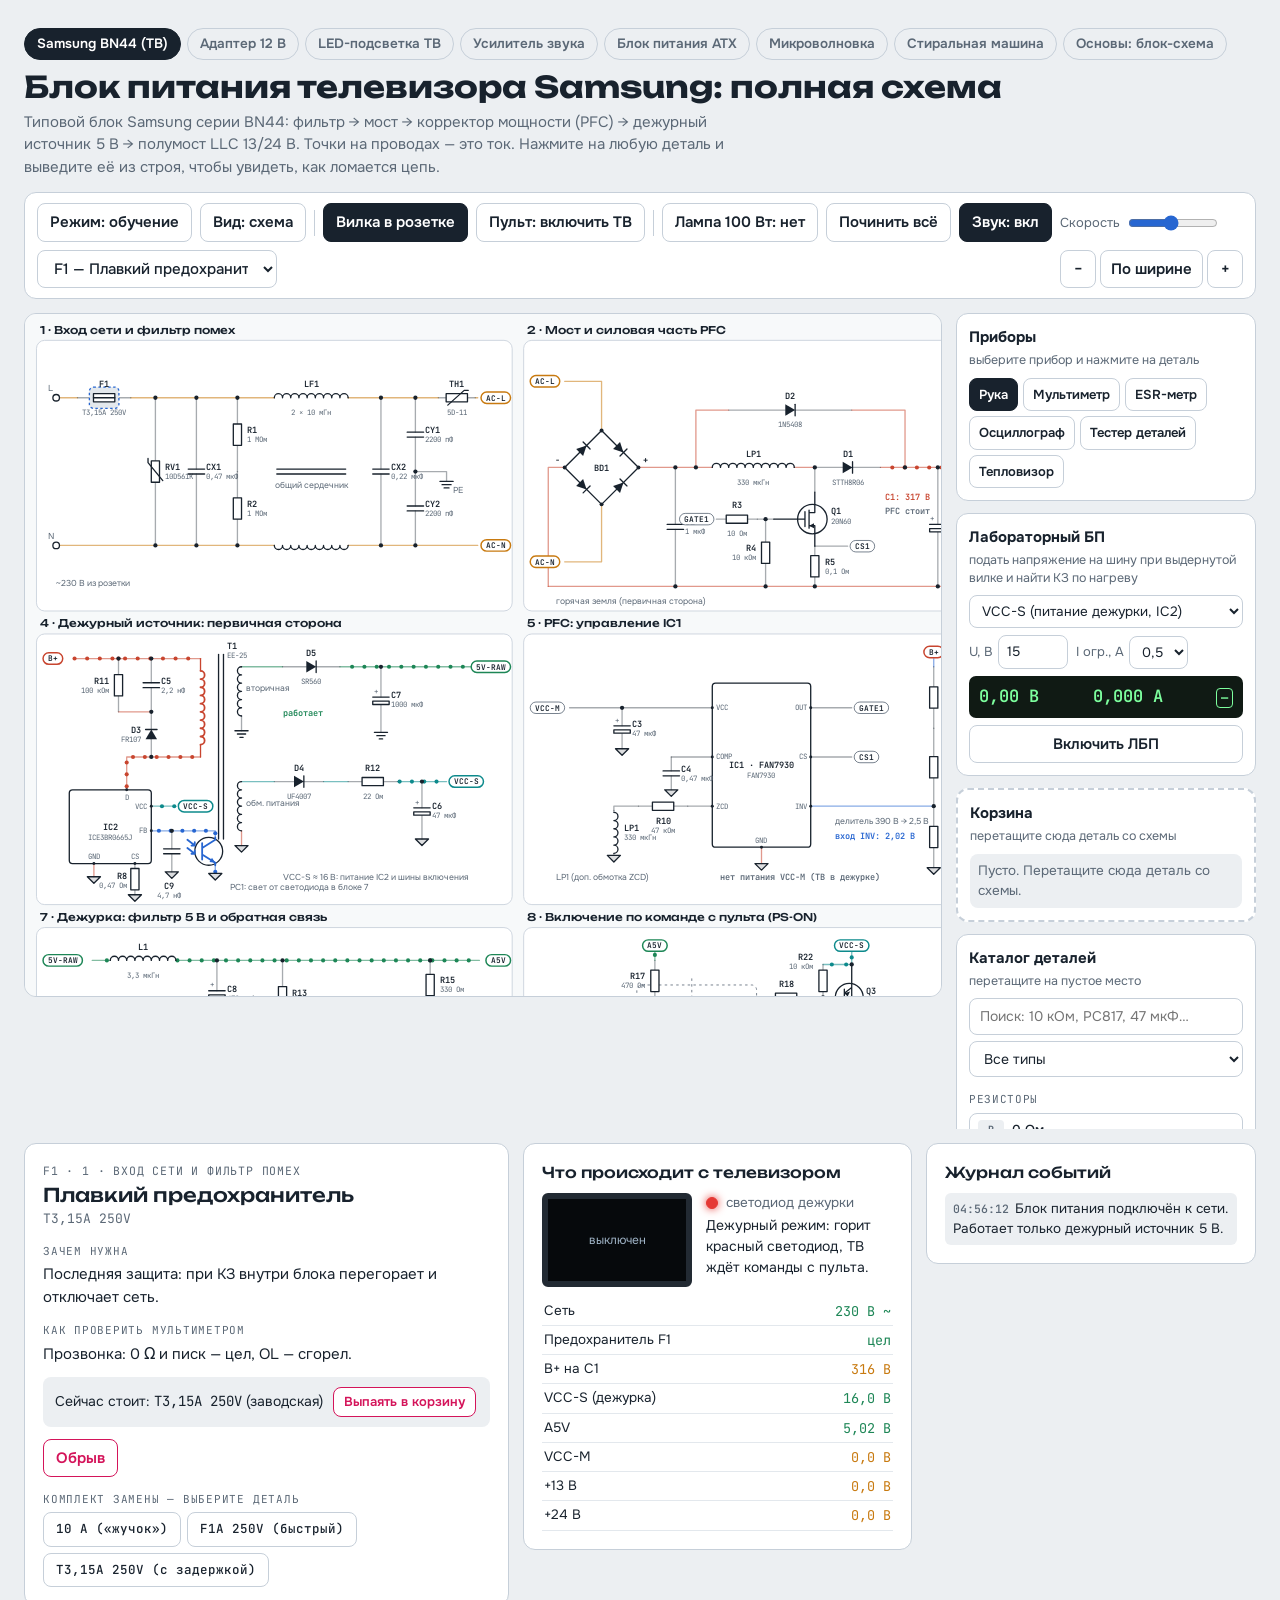
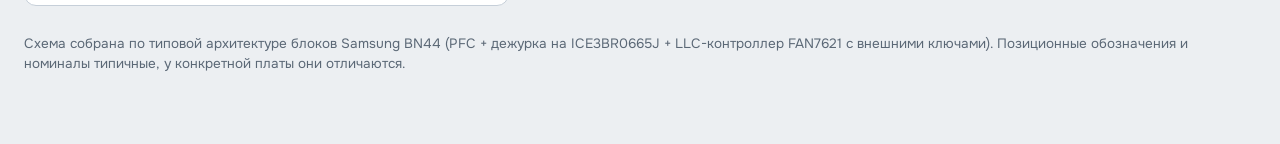
==== commit be8b48ae: "Микроволновка: дверные выключатели, реле, MOT, удвоитель 4 кВ, магнетрон, плата управления; символ м" ====
--- a/index.html
+++ b/index.html
@@ -12,7 +12,7 @@
 <div class="wrap">
   <header>
     <div>
-    <nav class="boards" aria-label="Платы"><a href="index.html" aria-current="page">Samsung BN44 (ТВ)</a><a href="adapter.html">Адаптер 12 В</a><a href="led.html">LED-подсветка ТВ</a><a href="amp.html">Усилитель звука</a><a href="atx.html">Блок питания ATX</a><a href="washer.html">Стиральная машина</a><a href="extra/psu-basics.html">Основы: блок-схема</a></nav>
+    <nav class="boards" aria-label="Платы"><a href="index.html" aria-current="page">Samsung BN44 (ТВ)</a><a href="adapter.html">Адаптер 12 В</a><a href="led.html">LED-подсветка ТВ</a><a href="amp.html">Усилитель звука</a><a href="atx.html">Блок питания ATX</a><a href="micro.html">Микроволновка</a><a href="washer.html">Стиральная машина</a><a href="extra/psu-basics.html">Основы: блок-схема</a></nav>
       <h1>Блок питания телевизора Samsung: полная схема</h1>
       <p class="lead">Типовой блок Samsung серии BN44: фильтр → мост → корректор мощности (PFC) → дежурный источник 5 В → полумост LLC 13/24 В. Точки на проводах — это ток. Нажмите на любую деталь и выведите её из строя, чтобы увидеть, как ломается цепь.</p>
     </div>
--- a/css/style.css
+++ b/css/style.css
@@ -289,3 +289,8 @@
 .screen.pcbox{background:#e9ecef;padding:4px}.pcbox svg{width:100%;height:100%}
 .pcm{fill:#222;stroke:#111}.pcs{fill:#0b0d10}.pcs.on{fill:#1f5fa8}.pct{fill:#fff;font:600 7px system-ui,sans-serif;text-anchor:middle}
 .pcc{fill:#3a3f45;stroke:#222}.pcf{fill:#1d2125;stroke:#666}.pcb{stroke:#888;stroke-width:2}.pcl{fill:#333}.pcl.on{fill:#5df2a0}
+/* микроволновка */
+.screen.mwbox{background:#e9ecef;padding:4px}.mwbox svg{width:100%;height:100%}
+.mwb{fill:#dfe3e7;stroke:#889}.mww{fill:#2a2d31}.mww.on{fill:#f3d98a}.mww.open{fill:#bfc5cb}.mwp{fill:#ddd;stroke:#999}.mwr{stroke:#aaa;stroke-width:1.2}
+.mwc{stroke:#557}.mwwave{fill:none;stroke:#e6553a;stroke-width:1.4}
+.mwspin{animation:mwspin 1.2s linear infinite}@keyframes mwspin{50%{transform:scaleX(-1)}}
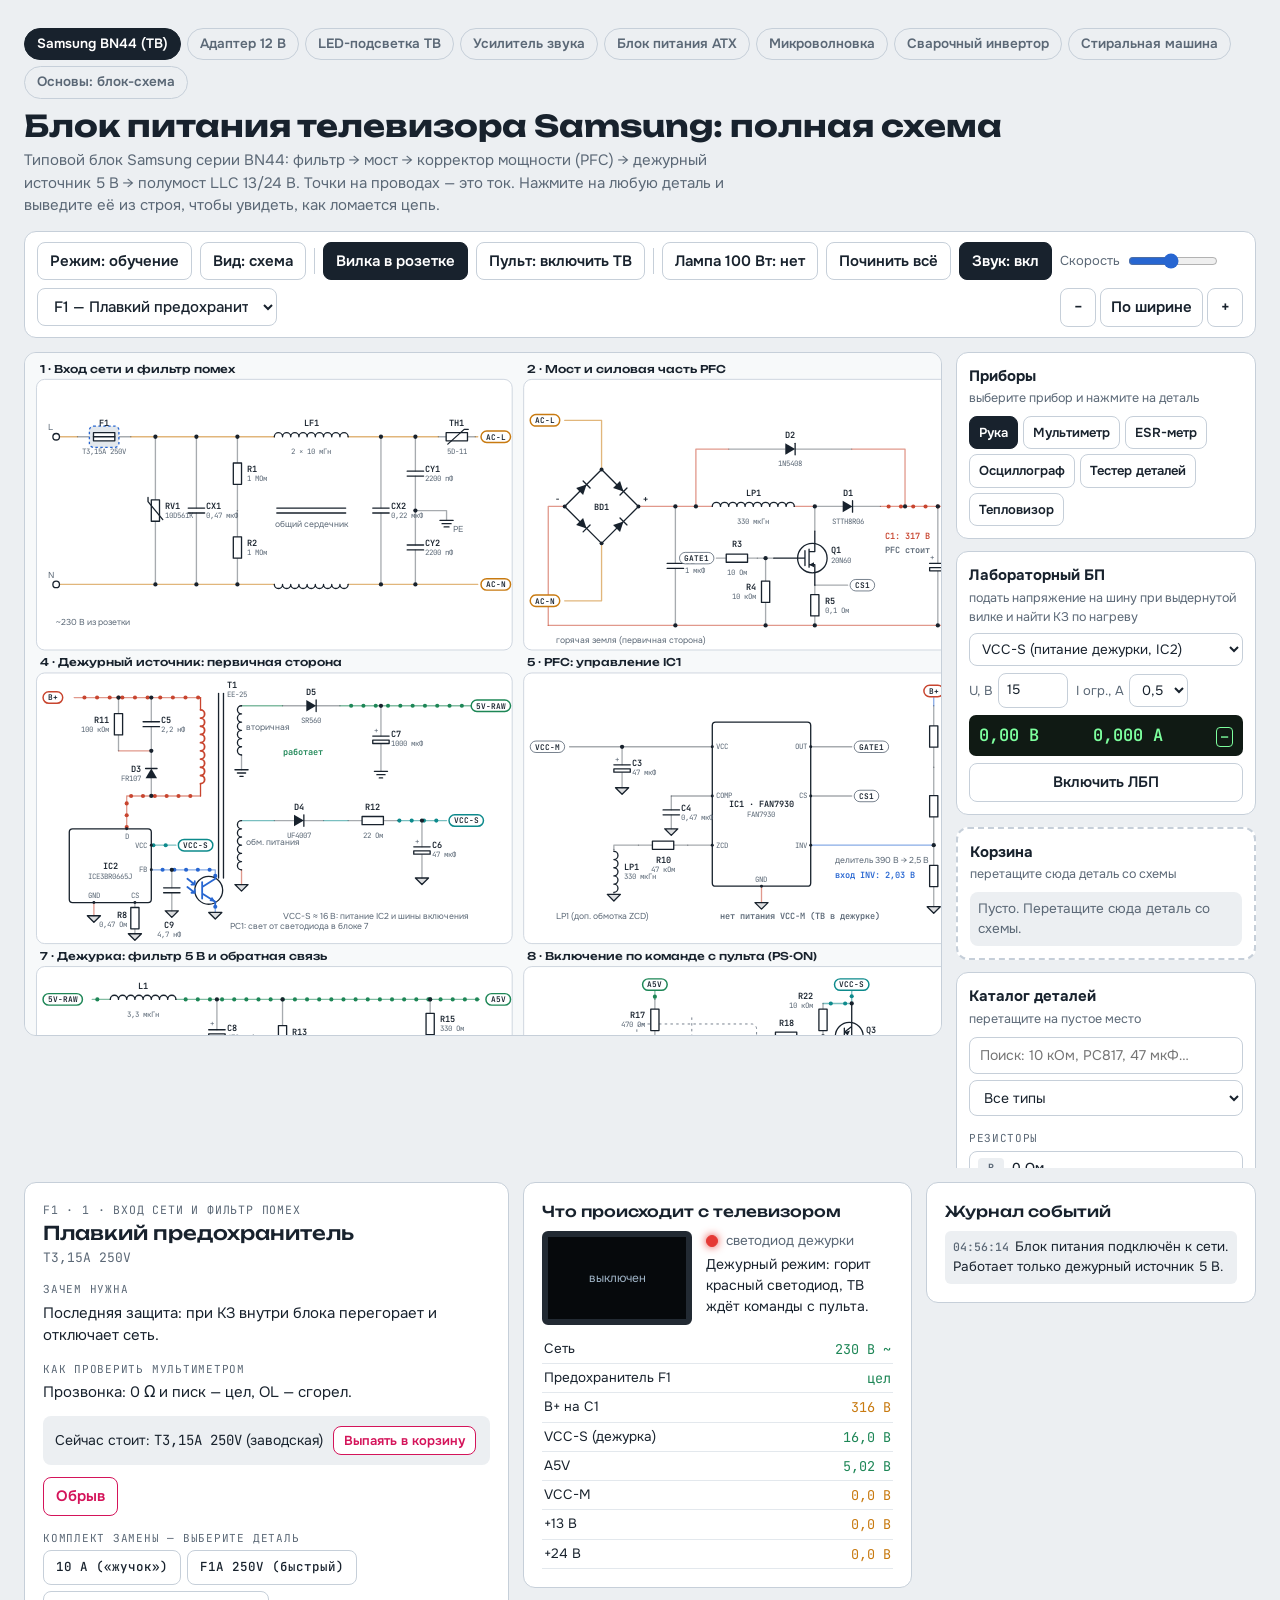
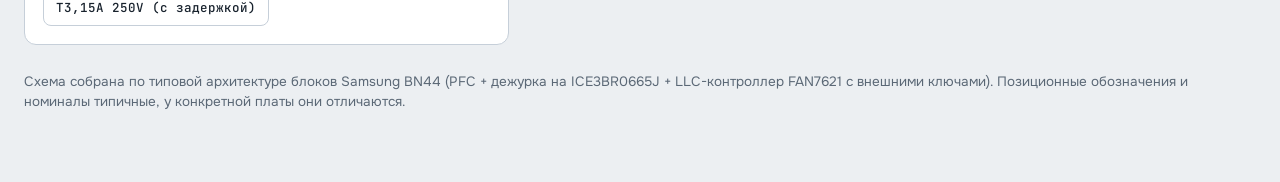
==== commit 0d77df55: "Сварочный инвертор: плавный пуск, UC3845, косой мост на IGBT, датчик тока; сброс КЗ после устранения" ====
--- a/index.html
+++ b/index.html
@@ -12,7 +12,7 @@
 <div class="wrap">
   <header>
     <div>
-    <nav class="boards" aria-label="Платы"><a href="index.html" aria-current="page">Samsung BN44 (ТВ)</a><a href="adapter.html">Адаптер 12 В</a><a href="led.html">LED-подсветка ТВ</a><a href="amp.html">Усилитель звука</a><a href="atx.html">Блок питания ATX</a><a href="micro.html">Микроволновка</a><a href="washer.html">Стиральная машина</a><a href="extra/psu-basics.html">Основы: блок-схема</a></nav>
+    <nav class="boards" aria-label="Платы"><a href="index.html" aria-current="page">Samsung BN44 (ТВ)</a><a href="adapter.html">Адаптер 12 В</a><a href="led.html">LED-подсветка ТВ</a><a href="amp.html">Усилитель звука</a><a href="atx.html">Блок питания ATX</a><a href="micro.html">Микроволновка</a><a href="weld.html">Сварочный инвертор</a><a href="washer.html">Стиральная машина</a><a href="extra/psu-basics.html">Основы: блок-схема</a></nav>
       <h1>Блок питания телевизора Samsung: полная схема</h1>
       <p class="lead">Типовой блок Samsung серии BN44: фильтр → мост → корректор мощности (PFC) → дежурный источник 5 В → полумост LLC 13/24 В. Точки на проводах — это ток. Нажмите на любую деталь и выведите её из строя, чтобы увидеть, как ломается цепь.</p>
     </div>
--- a/css/style.css
+++ b/css/style.css
@@ -294,3 +294,8 @@
 .mwb{fill:#dfe3e7;stroke:#889}.mww{fill:#2a2d31}.mww.on{fill:#f3d98a}.mww.open{fill:#bfc5cb}.mwp{fill:#ddd;stroke:#999}.mwr{stroke:#aaa;stroke-width:1.2}
 .mwc{stroke:#557}.mwwave{fill:none;stroke:#e6553a;stroke-width:1.4}
 .mwspin{animation:mwspin 1.2s linear infinite}@keyframes mwspin{50%{transform:scaleX(-1)}}
+/* сварочный инвертор */
+.screen.wdbox{background:#e9ecef;padding:4px}.wdbox svg{width:100%;height:100%}
+.wdb{fill:#1f5fa8;stroke:#123}.wdh{fill:#333}.wdh.on{fill:#ffcc33}.wdk{fill:#222;stroke:#999}.wdn{stroke:#fff;stroke-width:1.5}
+.wde{stroke:#666;stroke-width:3;stroke-linecap:round}.wdm{fill:#888}.wdarc{fill:#bfe6ff;opacity:.85;animation:wdarc .08s infinite alternate}
+@keyframes wdarc{to{opacity:.4}}
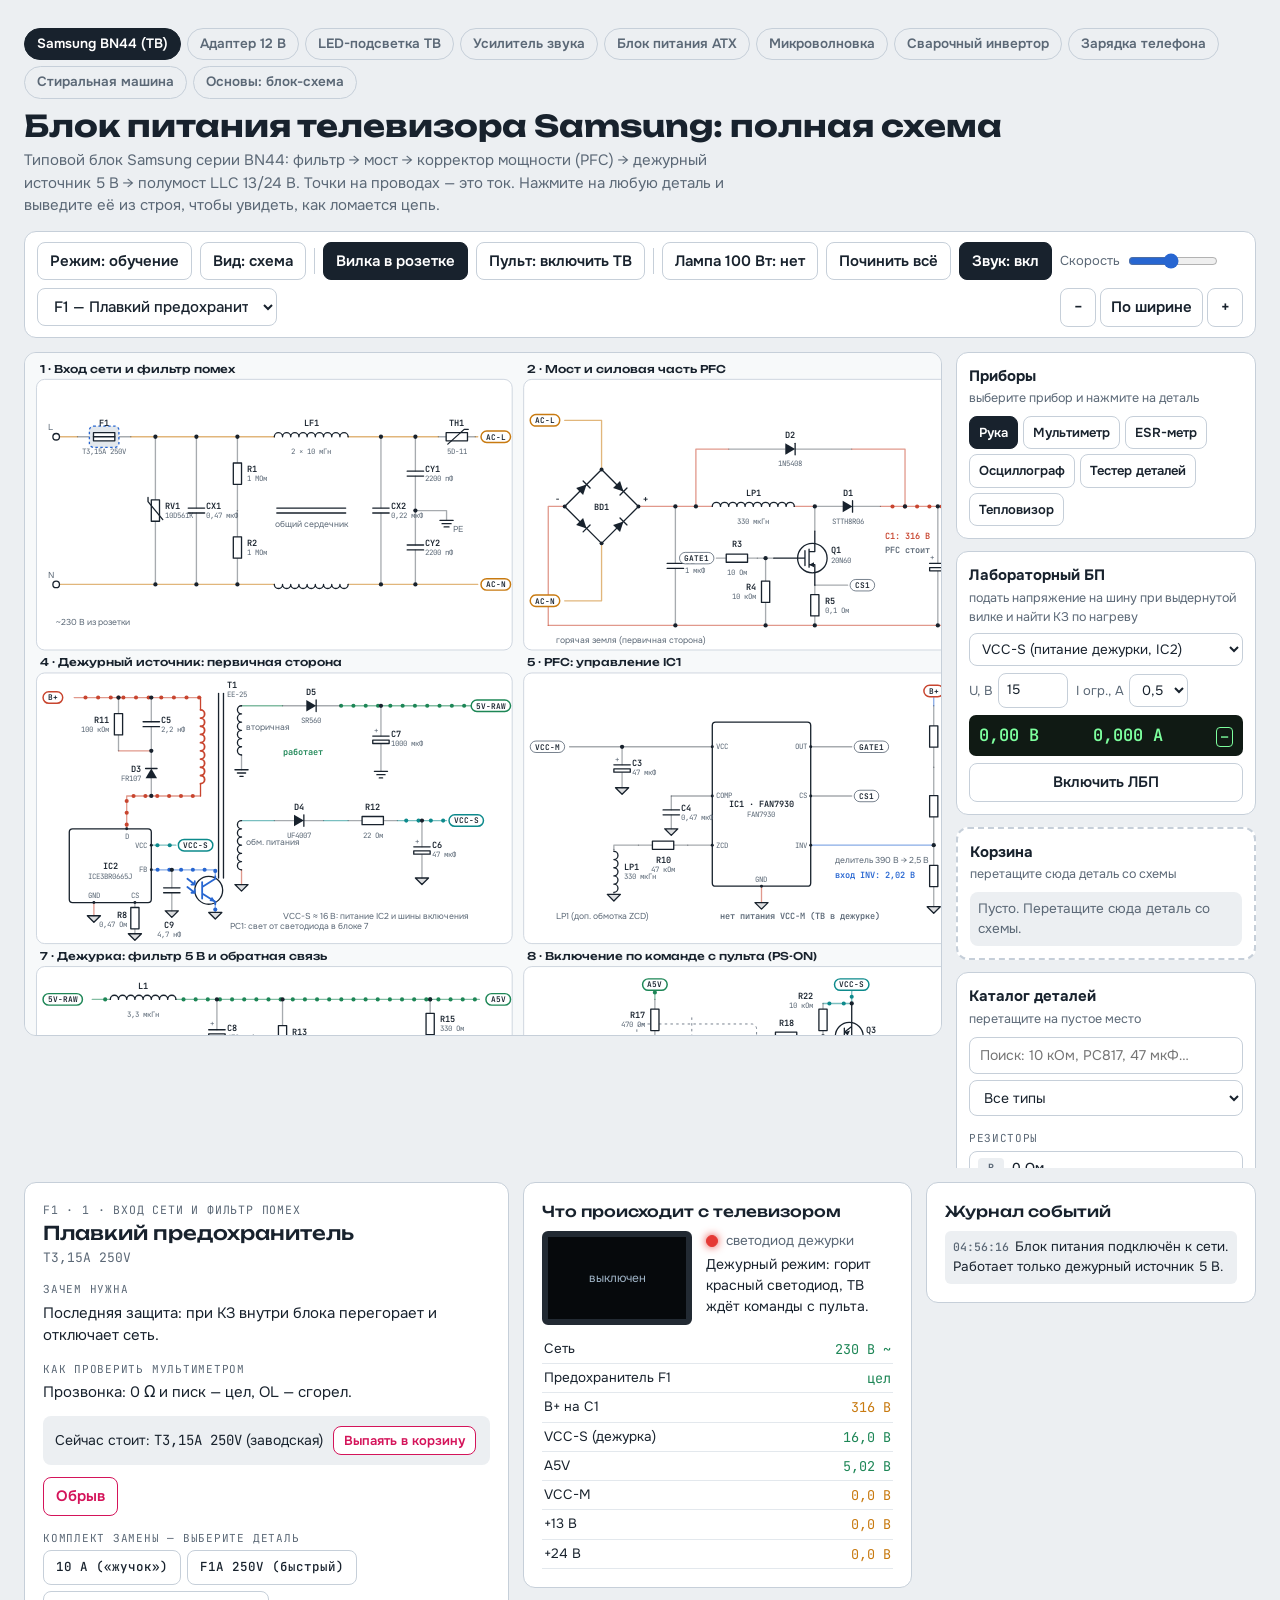
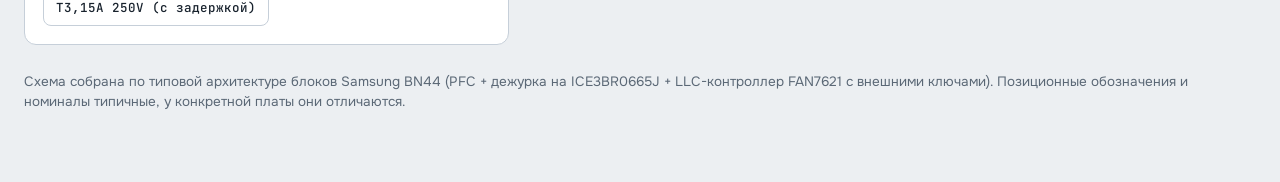
==== commit 2ecd443e: "Цепь зарядки телефона (USB-C, OVP, BQ25601, DW01); README: девять плат Co-Authored-By: Claude Opus 5" ====
--- a/index.html
+++ b/index.html
@@ -12,7 +12,7 @@
 <div class="wrap">
   <header>
     <div>
-    <nav class="boards" aria-label="Платы"><a href="index.html" aria-current="page">Samsung BN44 (ТВ)</a><a href="adapter.html">Адаптер 12 В</a><a href="led.html">LED-подсветка ТВ</a><a href="amp.html">Усилитель звука</a><a href="atx.html">Блок питания ATX</a><a href="micro.html">Микроволновка</a><a href="weld.html">Сварочный инвертор</a><a href="washer.html">Стиральная машина</a><a href="extra/psu-basics.html">Основы: блок-схема</a></nav>
+    <nav class="boards" aria-label="Платы"><a href="index.html" aria-current="page">Samsung BN44 (ТВ)</a><a href="adapter.html">Адаптер 12 В</a><a href="led.html">LED-подсветка ТВ</a><a href="amp.html">Усилитель звука</a><a href="atx.html">Блок питания ATX</a><a href="micro.html">Микроволновка</a><a href="weld.html">Сварочный инвертор</a><a href="phone.html">Зарядка телефона</a><a href="washer.html">Стиральная машина</a><a href="extra/psu-basics.html">Основы: блок-схема</a></nav>
       <h1>Блок питания телевизора Samsung: полная схема</h1>
       <p class="lead">Типовой блок Samsung серии BN44: фильтр → мост → корректор мощности (PFC) → дежурный источник 5 В → полумост LLC 13/24 В. Точки на проводах — это ток. Нажмите на любую деталь и выведите её из строя, чтобы увидеть, как ломается цепь.</p>
     </div>
--- a/css/style.css
+++ b/css/style.css
@@ -299,3 +299,7 @@
 .wdb{fill:#1f5fa8;stroke:#123}.wdh{fill:#333}.wdh.on{fill:#ffcc33}.wdk{fill:#222;stroke:#999}.wdn{stroke:#fff;stroke-width:1.5}
 .wde{stroke:#666;stroke-width:3;stroke-linecap:round}.wdm{fill:#888}.wdarc{fill:#bfe6ff;opacity:.85;animation:wdarc .08s infinite alternate}
 @keyframes wdarc{to{opacity:.4}}
+/* телефон */
+.screen.phbox{background:#e9ecef;padding:4px}.phbox svg{width:100%;height:100%}
+.phb{fill:#1b1d20}.phs{fill:#0c0d0f}.phs.on{fill:#2b4a6e}.phc{fill:none;stroke:#cfd6dc;stroke-width:1.2}.phc+rect{fill:#cfd6dc}.phl{fill:#5df2a0}.phl.low{fill:#ff6b6b}
+.pht{fill:#fff;font:600 7px system-ui,sans-serif;text-anchor:middle}.pcl.red{fill:#ff4d4d}.phk{fill:#888;stroke:#888}
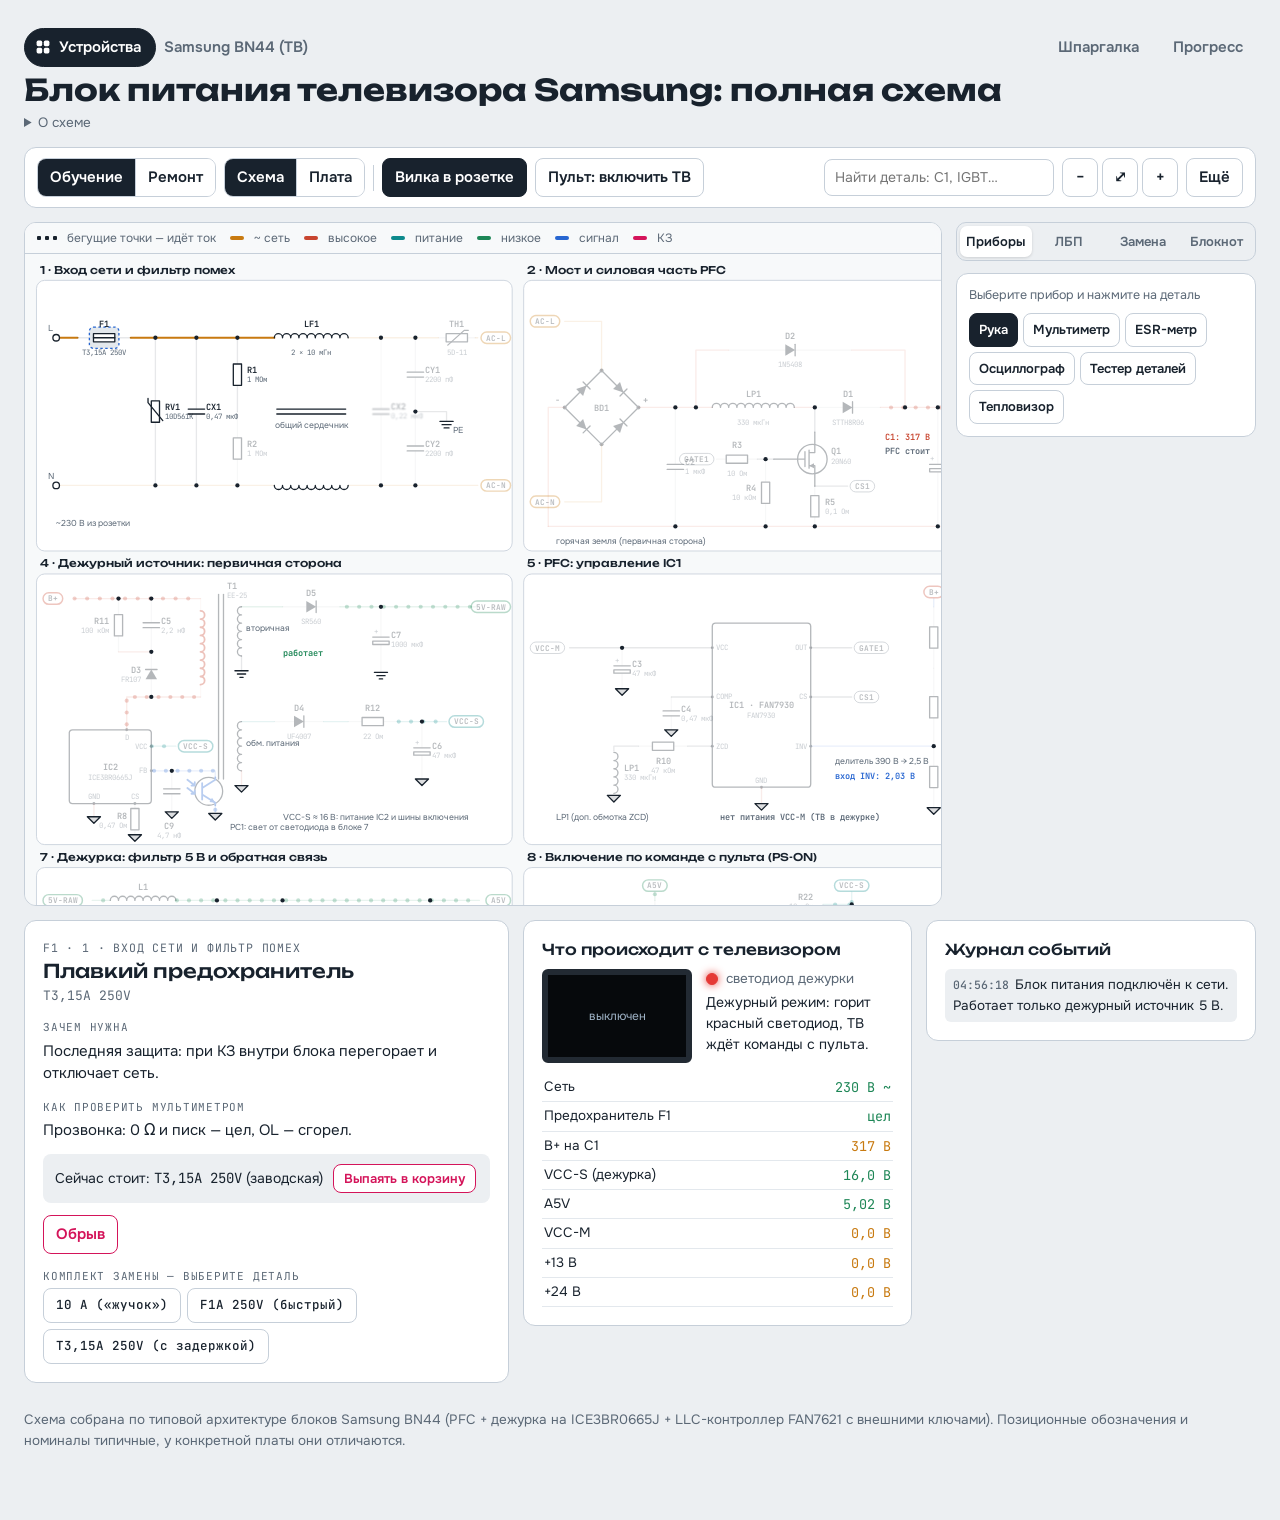
==== commit 55d97c74: "Интерфейс v3: меню устройств, режимы-переключатели, «Ещё», поиск, вкладки панели и мобильные вкладки" ====
--- a/index.html
+++ b/index.html
@@ -4,43 +4,60 @@
 <meta charset="utf-8">
 <meta name="viewport" content="width=device-width, initial-scale=1, viewport-fit=cover">
 <title>Блок питания Samsung BN44</title>
+<meta name="theme-color" content="#18222d">
+<link rel="manifest" href="manifest.webmanifest">
+<link rel="icon" href="icon.svg" type="image/svg+xml">
 <link rel="preconnect" href="https://fonts.googleapis.com">
 <link rel="stylesheet" href="https://fonts.googleapis.com/css2?family=Unbounded:wght@500;700&family=Onest:wght@400;500;600&family=JetBrains+Mono:wght@400;600&display=swap">
 <link rel="stylesheet" href="css/style.css">
 </head>
-<body>
+<body data-board="samsung">
 <div class="wrap">
-  <header>
-    <div>
-    <nav class="boards" aria-label="Платы"><a href="index.html" aria-current="page">Samsung BN44 (ТВ)</a><a href="adapter.html">Адаптер 12 В</a><a href="led.html">LED-подсветка ТВ</a><a href="amp.html">Усилитель звука</a><a href="atx.html">Блок питания ATX</a><a href="micro.html">Микроволновка</a><a href="weld.html">Сварочный инвертор</a><a href="phone.html">Зарядка телефона</a><a href="washer.html">Стиральная машина</a><a href="extra/psu-basics.html">Основы: блок-схема</a></nav>
-      <h1>Блок питания телевизора Samsung: полная схема</h1>
-      <p class="lead">Типовой блок Samsung серии BN44: фильтр → мост → корректор мощности (PFC) → дежурный источник 5 В → полумост LLC 13/24 В. Точки на проводах — это ток. Нажмите на любую деталь и выведите её из строя, чтобы увидеть, как ломается цепь.</p>
+  <header class="hdr">
+    <div class="hrow">
+      <button id="devB" type="button" class="devb" aria-haspopup="dialog" aria-expanded="false"><svg viewBox="0 0 20 20" aria-hidden="true"><rect x="2" y="2" width="7" height="7" rx="2"/><rect x="11" y="2" width="7" height="7" rx="2"/><rect x="2" y="11" width="7" height="7" rx="2"/><rect x="11" y="11" width="7" height="7" rx="2"/></svg>Устройства</button>
+      <span class="crumb">Samsung BN44 (ТВ)</span>
+      <span class="grow"></span>
+      <button id="cheatB" type="button" class="lite">Шпаргалка</button>
+      <button id="statB" type="button" class="lite">Прогресс</button>
     </div>
+    <nav class="boards" id="devNav" aria-label="Устройства" hidden><a href="index.html" data-id="samsung" data-group="Блоки питания" data-icon="tv" data-desc="ТВ-блок с PFC, дежуркой и LLC" data-n="21" aria-current="page">Samsung BN44 (ТВ)</a><a href="adapter.html" data-id="adapter" data-group="Блоки питания" data-icon="plug" data-desc="Флайбэк на UC3842, 12 В 2 А" data-n="13">Адаптер 12 В</a><a href="led.html" data-id="led" data-group="Телевизор и звук" data-icon="bulb" data-desc="Драйвер подсветки, линейки светодиодов" data-n="11">LED-подсветка ТВ</a><a href="amp.html" data-id="amp" data-group="Телевизор и звук" data-icon="spk" data-desc="TDA7294, ±35 В, динамик" data-n="11">Усилитель звука</a><a href="atx.html" data-id="atx" data-group="Блоки питания" data-icon="pc" data-desc="Компьютерный БП на TL494" data-n="17">Блок питания ATX</a><a href="micro.html" data-id="micro" data-group="Бытовая техника" data-icon="mw" data-desc="MOT, удвоитель 4 кВ, магнетрон" data-n="16">Микроволновка</a><a href="weld.html" data-id="weld" data-group="Инструмент и мобильные" data-icon="weld" data-desc="Косой мост на IGBT, UC3845" data-n="15">Сварочный инвертор</a><a href="phone.html" data-id="phone" data-group="Инструмент и мобильные" data-icon="phone" data-desc="USB-C, контроллер заряда, АКБ" data-n="11">Зарядка телефона</a><a href="washer.html" data-id="washer" data-group="Бытовая техника" data-icon="wash" data-desc="LNK304, МК, реле ТЭНа, симисторы" data-n="17">Стиральная машина</a><a href="extra/psu-basics.html" data-id="" data-group="Теория" data-icon="book" data-desc="Как устроен импульсный блок питания" data-n="0">Основы: блок-схема</a></nav>
+    <h1>Блок питания телевизора Samsung: полная схема</h1>
+    <details class="about"><summary>О схеме</summary><p class="lead">Типовой блок Samsung серии BN44: фильтр → мост → корректор мощности (PFC) → дежурный источник 5 В → полумост LLC 13/24 В. Точки на проводах — это ток. Нажмите на любую деталь и выведите её из строя, чтобы увидеть, как ломается цепь.</p></details>
   </header>
 
   <div class="bar" role="toolbar" aria-label="Управление">
-    <button id="bMode" type="button">Режим: обучение</button>
-    <button id="bView" type="button">Вид: схема</button>
+    <div class="seg" role="group" aria-label="Режим"><button type="button" id="sgLearn" aria-pressed="true">Обучение</button><button type="button" id="sgRepair" aria-pressed="false">Ремонт</button></div>
+    <div class="seg" role="group" aria-label="Вид"><button type="button" id="sgSch" aria-pressed="true">Схема</button><button type="button" id="sgPcb" aria-pressed="false">Плата</button></div>
     <span class="sep"></span>
     <button id="bMains" type="button" class="on">Вилка в розетке</button>
     <button id="bTv" type="button">Пульт: включить ТВ</button>
-    <span class="sep"></span>
-    <button id="bLamp" type="button">Лампа 100 Вт: нет</button>
-    <button id="bFixAll" type="button">Починить всё</button>
-    <button id="bSnd" type="button">Звук: вкл</button>
-    <label class="rng" for="spd">Скорость <input id="spd" type="range" min="10" max="200" value="100"></label>
-    <select id="pick" aria-label="Выбрать деталь"></select>
-    <div class="zoom"><button id="zOut" type="button" aria-label="Уменьшить">−</button><button id="zFit" type="button">По ширине</button><button id="zIn" type="button" aria-label="Увеличить">+</button></div>
+    <div class="find"><input id="findQ" type="search" autocomplete="off" placeholder="Найти деталь: C1, IGBT…" aria-label="Найти деталь на схеме"><ul id="findL" class="findl" hidden></ul></div>
+    <div class="zoom"><button id="zOut" type="button" aria-label="Уменьшить">−</button><button id="zFit" type="button" title="По ширине">⤢</button><button id="zIn" type="button" aria-label="Увеличить">+</button></div>
+    <div class="more"><button id="moreB" type="button" aria-haspopup="true" aria-expanded="false">Ещё</button>
+      <div class="pop" id="morePop" hidden>
+        <button id="bLamp" type="button">Лампа 100 Вт: нет</button>
+        <button id="bFixAll" type="button">Починить всё</button>
+        <button id="bSnd" type="button">Звук: вкл</button>
+        <label class="rng" for="spd">Скорость <input id="spd" type="range" min="10" max="200" value="100"></label>
+        <label class="chk"><input type="checkbox" id="optHl" checked> Подсвечивать цепи выбранной детали</label>
+        <label class="chk"><input type="checkbox" id="optNorm" checked> Показывать норму у приборов</label>
+        <label class="chk"><input type="checkbox" id="optFlow" checked> Ток на виде «Плата»</label>
+      </div>
+    </div>
+    <button id="bMode" type="button" hidden>Режим: обучение</button>
+    <button id="bView" type="button" hidden>Вид: схема</button>
+    <select id="pick" aria-label="Выбрать деталь" hidden></select>
   </div>
 
   <section class="card repair" id="repair" hidden aria-labelledby="rpT">
     <div class="rp-head">
       <h3 id="rpT">Ремонт</h3>
       <select id="scSel" aria-label="Выбор задачи"></select>
-      <button id="scStart" type="button">Начать задачу заново</button>
+      <button id="scStart" type="button">Начать заново</button>
     </div>
     <p class="complaint"><span class="kick">Жалоба владельца</span><span id="scText"></span></p>
-    <p class="hint">Найдите поломку: смотрите, докуда течёт ток и какие напряжения есть. Подозрительную деталь перетащите в корзину и проверьте мультиметром. Новую деталь перетащите из каталога на пустое место. Затем включите ТВ пультом.</p>
+    <p class="hint rp-how">Ищите, докуда доходит ток и какие напряжения есть. Подозрительную деталь перетащите в корзину и проверьте, новую — из каталога на пустое место. Затем включите ТВ пультом.</p>
     <div class="rp-act"><button id="hintB" type="button">Подсказка</button><button id="ansB" type="button">Показать ответ</button></div>
     <ol class="hints" id="hints"></ol>
     <div class="win" id="win" hidden></div>
@@ -48,10 +65,14 @@
   </section>
 
   <div class="work">
-    <div class="board" id="board"><svg id="sch" viewBox="0 -4 1796 1108" role="img" aria-label="Принципиальная схема блока питания"></svg></div>
-    <aside class="side" aria-label="Приборы, корзина и каталог деталей">
+    <div class="board" id="board"><svg id="sch" viewBox="0 -4 1796 1108" role="img" aria-label="Принципиальная схема"></svg></div>
+    <aside class="side" aria-label="Приборы, ЛБП, замена деталей, блокнот">
+      <div class="stabs" role="tablist" aria-label="Панель">
+        <button type="button" role="tab" data-tab="tTools" aria-selected="true">Приборы</button><button type="button" role="tab" data-tab="tLab" aria-selected="false">ЛБП</button><button type="button" role="tab" data-tab="tParts" aria-selected="false">Замена</button><button type="button" role="tab" data-tab="tNote" aria-selected="false">Блокнот</button>
+      </div>
+      <div class="tpanel" id="tTools" role="tabpanel">
       <div class="tools" id="tools">
-        <div class="th"><b>Приборы</b><span>выберите прибор и нажмите на деталь</span></div>
+        <div class="th"><span>Выберите прибор и нажмите на деталь</span></div>
         <div class="tbtns">
           <button type="button" data-t="hand" aria-pressed="true">Рука</button><button type="button" data-t="dmm" aria-pressed="false">Мультиметр</button>
           <button type="button" data-t="esr" aria-pressed="false">ESR-метр</button><button type="button" data-t="osc" aria-pressed="false">Осциллограф</button>
@@ -64,38 +85,49 @@
         <div class="meter" id="meter" hidden>
           <div class="mhead"><b id="mTool"></b><span id="mTgt"></span></div>
           <div class="lcd2" id="mLcd"><span id="mV">- - -</span><small id="mU"></small></div>
+          <div class="norm" id="mNorm" hidden></div>
           <div class="osc" id="mOsc" hidden><canvas id="oscC"></canvas></div>
           <p class="mn" id="mN"></p>
           <ul class="mrows" id="mRows"></ul>
           <button type="button" id="discharge">Разрядить C1 резистором</button>
         </div>
       </div>
+      </div>
+      <div class="tpanel" id="tLab" role="tabpanel" hidden>
       <div class="labpsu" id="labBox">
-        <div class="th"><b>Лабораторный БП</b><span>подать напряжение на шину при выдернутой вилке и найти КЗ по нагреву</span></div>
+        <div class="th"><span>Подать напряжение на шину при выдернутой вилке и найти КЗ по нагреву</span></div>
         <select id="labRail" aria-label="Шина"></select>
         <div class="lrow"><label for="labV">U, В <input id="labV" type="number" min="0" max="30" step="0.5" value="15"></label>
           <label for="labI">I огр., А <select id="labI"><option value="0.1">0,1</option><option value="0.5" selected>0,5</option><option value="1">1</option><option value="2">2</option></select></label></div>
         <div class="lcdl"><span id="labVo">0,00 В</span><span id="labIo">0,000 А</span><b id="labCC">—</b></div>
         <button type="button" id="labOn">Включить ЛБП</button>
       </div>
+      </div>
+      <div class="tpanel" id="tParts" role="tabpanel" hidden>
       <div class="trash" id="trash"><div class="th"><b>Корзина</b><span>перетащите сюда деталь со схемы</span></div><ul id="trashL"></ul></div>
       <div class="cat">
         <div class="th"><b>Каталог деталей</b><span>перетащите на пустое место</span></div>
-        <input id="catQ" type="search" placeholder="Поиск: 10 кОм, PC817, 47 мкФ…" aria-label="Поиск детали">
+        <input id="catQ" type="search" placeholder="Поиск: 10 кОм, PC817, 47 мкФ…" aria-label="Поиск в каталоге">
         <select id="catF" aria-label="Тип детали"></select>
         <ul id="catL"></ul>
+      </div>
+      </div>
+      <div class="tpanel" id="tNote" role="tabpanel" hidden>
+        <div class="th"><span>Каждое измерение записывается сюда само</span></div>
+        <div class="notew"><table class="note" id="noteT"></table></div>
+        <button type="button" id="noteClr">Очистить блокнот</button>
       </div>
     </aside>
   </div>
 
   <div class="lower">
-    <section class="card" aria-live="polite">
+    <section class="card" id="partCard" aria-live="polite">
       <div class="kick" id="cId">Деталь</div>
       <h2 id="cName">Нажмите на деталь на схеме</h2>
       <p class="val" id="cVal"></p>
-      <div id="cBody"><p class="hint">Любую деталь можно вывести из строя: обрыв, пробой или высыхание. Схема покажет, где остановится ток, а здесь появятся объяснение, признаки и причина поломки. Чинить — только подходящей деталью из комплекта замены.</p></div>
+      <div id="cBody"><p class="hint">Любую деталь можно вывести из строя: обрыв, пробой или высыхание. Схема покажет, где остановится ток, а здесь появятся объяснение, признаки и причина поломки.</p></div>
     </section>
-    <section class="card">
+    <section class="card" id="devCard">
       <h3>Что происходит с телевизором</h3>
       <div class="tv">
         <div class="screen" id="screen"><span>выключен</span></div>
@@ -105,13 +137,21 @@
       </div>
       <table class="rd" id="rd"></table>
     </section>
-    <section class="card log">
+    <section class="card log" id="logCard">
       <h3>Журнал событий</h3>
       <ol id="log"></ol>
     </section>
   </div>
-  <p class="hint">Схема собрана по типовой архитектуре блоков Samsung BN44 (PFC + дежурка на ICE3BR0665J + LLC-контроллер FAN7621 с внешними ключами). Позиционные обозначения и номиналы типичные, у конкретной платы они отличаются.</p>
+  <p class="hint foot">Схема собрана по типовой архитектуре блоков Samsung BN44 (PFC + дежурка на ICE3BR0665J + LLC-контроллер FAN7621 с внешними ключами). Позиционные обозначения и номиналы типичные, у конкретной платы они отличаются.</p>
 </div>
+<nav class="mtabs" id="mtabs" aria-label="Разделы">
+  <button type="button" data-m="board" aria-pressed="true"><svg viewBox="0 0 20 20" aria-hidden="true"><path d="M3 5h5v4h4V5h5M3 15h14M10 9v6"/></svg>Схема</button>
+  <button type="button" data-m="part" aria-pressed="false"><svg viewBox="0 0 20 20" aria-hidden="true"><rect x="5" y="7" width="10" height="6" rx="1"/><path d="M2 10h3M15 10h3"/></svg>Деталь</button>
+  <button type="button" data-m="tools" aria-pressed="false"><svg viewBox="0 0 20 20" aria-hidden="true"><rect x="5" y="2" width="10" height="16" rx="2"/><path d="M8 6h4M10 10v4"/></svg>Приборы</button>
+  <button type="button" data-m="dev" aria-pressed="false"><svg viewBox="0 0 20 20" aria-hidden="true"><rect x="2" y="4" width="16" height="10" rx="2"/><path d="M7 17h6"/></svg>Устройство</button>
+  <button type="button" data-m="task" aria-pressed="false" id="mtTask" hidden><svg viewBox="0 0 20 20" aria-hidden="true"><path d="M5 3h10v14H5zM8 7h4M8 10h4M8 13h2"/></svg>Задача</button>
+</nav>
+<div class="modal" id="modal" hidden role="dialog" aria-modal="true" aria-labelledby="modT"><div class="modbox"><div class="modh"><h2 id="modT"></h2><button type="button" id="modX" aria-label="Закрыть">✕</button></div><div id="modB" class="modb"></div></div></div>
 <script src="js/core/01-helpers.js"></script>
 <script src="boards/samsung/parts.js"></script>
 <script src="boards/samsung/schematic.js"></script>
@@ -128,5 +168,8 @@
 <script src="js/core/11-extras.js"></script>
 <script src="js/core/12-pcb.js"></script>
 <script src="js/core/13-exam.js"></script>
+<script src="js/core/14-ux.js"></script>
+<script src="js/core/15-assist.js"></script>
+<script src="js/core/16-pcbflow.js"></script>
 </body>
 </html>
--- a/css/style.css
+++ b/css/style.css
@@ -303,3 +303,157 @@
 .screen.phbox{background:#e9ecef;padding:4px}.phbox svg{width:100%;height:100%}
 .phb{fill:#1b1d20}.phs{fill:#0c0d0f}.phs.on{fill:#2b4a6e}.phc{fill:none;stroke:#cfd6dc;stroke-width:1.2}.phc+rect{fill:#cfd6dc}.phl{fill:#5df2a0}.phl.low{fill:#ff6b6b}
 .pht{fill:#fff;font:600 7px system-ui,sans-serif;text-anchor:middle}.pcl.red{fill:#ff4d4d}.phk{fill:#888;stroke:#888}
+/* ================= v3: порядок в интерфейсе ================= */
+.hdr{display:grid;gap:6px;align-items:start;justify-content:stretch}
+.hrow{display:flex;align-items:center;gap:8px;flex-wrap:wrap}
+.grow{flex:1 1 auto}
+.devb{display:inline-flex;align-items:center;gap:8px;background:var(--ink);color:var(--panel);border-color:var(--ink);border-radius:999px;padding:7px 14px 7px 10px}
+.devb svg{width:16px;height:16px;fill:currentColor}
+.crumb{font-weight:600;color:var(--muted)}
+.lite{background:transparent;border-color:transparent;color:var(--muted);font-weight:600}
+.lite:hover{border-color:var(--line);color:var(--ink)}
+.about summary{cursor:pointer;color:var(--muted);font-size:13.5px;width:max-content}
+.about .lead{margin-top:4px}
+.seg{display:inline-flex;border:1px solid var(--line);border-radius:9px;overflow:hidden;flex:none}
+.seg button{border:0;border-radius:0;padding:7px 12px;background:var(--panel)}
+.seg button+button{border-left:1px solid var(--line)}
+.seg button[aria-pressed="true"]{background:var(--ink);color:var(--panel)}
+.find{position:relative;margin-left:auto;flex:0 1 230px;min-width:150px}
+.find input{width:100%;font:inherit;font-size:14px;padding:7px 10px;border:1px solid var(--line);border-radius:8px;background:var(--panel);color:var(--ink)}
+.findl{position:absolute;z-index:20;left:0;right:0;top:calc(100% + 4px);list-style:none;margin:0;padding:4px;background:var(--panel);border:1px solid var(--line);border-radius:10px;box-shadow:0 10px 30px #0003;max-height:320px;overflow:auto}
+.findl button{width:100%;text-align:left;border:0;background:transparent;display:flex;gap:8px;align-items:baseline;padding:6px 8px;font-weight:500;font-size:13.5px}
+.findl button b{font-family:var(--f-mono);min-width:44px}
+.findl button span{color:var(--muted);font-size:12.5px}
+.findl button:hover,.findl button.act{background:var(--bg)}
+.zoom{margin-left:0}
+.more{position:relative}
+.pop{position:absolute;right:0;top:calc(100% + 6px);z-index:20;width:280px;display:grid;gap:8px;padding:12px;background:var(--panel);border:1px solid var(--line);border-radius:12px;box-shadow:0 12px 34px #0003}
+.pop>button{width:100%;text-align:left}
+.chk{display:flex;gap:8px;align-items:flex-start;font-size:13.5px;color:var(--ink);cursor:pointer}
+.chk input{margin-top:3px;accent-color:var(--fb)}
+.stabs{display:grid;grid-template-columns:repeat(4,1fr);gap:2px;background:var(--bg);border:1px solid var(--line);border-radius:10px;padding:3px;position:sticky;top:0;z-index:3}
+.stabs button{border:0;background:transparent;font-size:13px;padding:6px 4px;border-radius:7px;color:var(--muted)}
+.stabs button[aria-selected="true"]{background:var(--panel);color:var(--ink);box-shadow:0 1px 3px #0002}
+.stabs button .cnt{display:inline-block;min-width:16px;margin-left:3px;font-size:10.5px;padding:0 4px;border-radius:8px;background:var(--fb);color:#fff}
+.tpanel{display:grid;gap:12px}
+#tNote{background:var(--panel);border:1px solid var(--line);border-radius:12px;padding:12px}
+.notew{max-height:56vh;overflow:auto}
+.note{width:100%;border-collapse:collapse;font-size:12.5px}
+.note th{text-align:left;color:var(--muted);font-weight:500;font-size:11.5px;border-bottom:1px solid var(--line);padding:3px 4px;position:sticky;top:0;background:var(--panel)}
+.note td{padding:4px;border-bottom:1px solid var(--grid);vertical-align:top}
+.note td.v{font-family:var(--f-mono);white-space:nowrap}
+.note tr.bad td.v{color:var(--bad);font-weight:600}.note tr.ok td.v{color:var(--lv)}
+.note .ptl{border:0;background:none;padding:0;font-family:var(--f-mono);font-weight:700;color:var(--fb);cursor:pointer}
+#noteClr{font-size:12.5px;padding:5px 10px;justify-self:start}
+.norm{margin-top:6px;font-size:12.5px;color:#cfd8df;display:flex;gap:6px;align-items:baseline;flex-wrap:wrap}
+.norm b{font-family:var(--f-mono);color:#fff}
+.norm .tag2{font-size:11px;font-weight:700;padding:1px 7px;border-radius:999px}
+.norm .tag2.ok{background:#1d8656;color:#fff}.norm .tag2.bad{background:#d4145a;color:#fff}.norm .tag2.mid{background:#6b7480;color:#fff}
+body.exam .norm{display:none!important}
+/* подсветка цепи */
+#sch.hl .w:not(.on){stroke-opacity:.1!important}
+#sch.hl .w.on{stroke-opacity:1!important;stroke-width:2.6}
+#sch.hl .pc:not(.on){opacity:.32}
+#sch.hl .flag:not(.on){opacity:.3}
+#sch.hl circle.dot{opacity:.25}
+/* подсказки-маршрут */
+.hints{counter-reset:st}
+.hints li{position:relative;padding-left:40px}
+.hints li:not(.ans)::before{counter-increment:st;content:counter(st);position:absolute;left:10px;top:8px;width:20px;height:20px;border-radius:50%;background:var(--fb);color:#fff;font-size:12px;font-weight:700;display:grid;place-items:center}
+.hints li.ans{padding-left:12px}
+.pref{border:0;background:color-mix(in srgb,var(--fb) 14%,transparent);color:var(--fb);font-family:var(--f-mono);font-weight:700;font-size:13px;padding:0 5px;border-radius:5px;cursor:pointer}
+.pref:hover{background:var(--fb);color:#fff}
+/* модальное окно */
+.modal{position:fixed;inset:0;z-index:60;background:#0008;display:grid;place-items:center;padding:16px}
+.modbox{background:var(--panel);color:var(--ink);border-radius:16px;width:min(980px,100%);max-height:calc(100vh - 32px);display:flex;flex-direction:column;box-shadow:0 20px 60px #0006}
+.modh{display:flex;align-items:center;gap:12px;padding:16px 18px 10px;border-bottom:1px solid var(--line)}
+.modh h2{margin:0;font-family:var(--f-display);font-size:19px;font-weight:600;flex:1}
+.modh button{border:0;font-size:18px;padding:4px 10px}
+.modb{overflow:auto;padding:14px 18px 20px}
+.dgroup{font-family:var(--f-mono);font-size:11.5px;letter-spacing:.06em;text-transform:uppercase;color:var(--muted);margin:14px 0 8px}
+.dgroup:first-child{margin-top:0}
+.dgrid{display:grid;grid-template-columns:repeat(auto-fill,minmax(210px,1fr));gap:10px}
+.dcard{display:grid;grid-template-columns:42px 1fr;gap:4px 10px;align-items:center;text-decoration:none;color:var(--ink);border:1px solid var(--line);border-radius:12px;padding:12px;background:var(--panel)}
+.dcard:hover{border-color:var(--fb);box-shadow:0 4px 14px #0001}
+.dcard[aria-current="page"]{border-color:var(--ink);box-shadow:inset 0 0 0 1px var(--ink)}
+.dcard .ic{grid-row:span 2;width:42px;height:42px;border-radius:10px;background:var(--bg);display:grid;place-items:center}
+.dcard .ic svg{width:26px;height:26px;fill:none;stroke:var(--ink);stroke-width:1.6;stroke-linecap:round;stroke-linejoin:round}
+.dcard b{font-size:14.5px}
+.dcard small{color:var(--muted);font-size:12.5px;line-height:1.3}
+.dcard .pr{grid-column:1/-1;display:flex;align-items:center;gap:8px;font-size:12px;color:var(--muted);margin-top:6px}
+.dcard .pr i{flex:1;height:5px;border-radius:3px;background:var(--grid);overflow:hidden;position:relative}
+.dcard .pr i::after{content:"";position:absolute;inset:0 auto 0 0;width:var(--p,0%);background:var(--lv);border-radius:3px}
+.cheat{width:100%;border-collapse:collapse;font-size:13.5px}
+.cheat th{text-align:left;font-weight:600;color:var(--muted);font-size:12px;border-bottom:1px solid var(--line);padding:6px}
+.cheat td{border-bottom:1px solid var(--grid);padding:7px 6px;vertical-align:top}
+.cheat td:first-child{font-weight:600;width:34%}
+.cheat .pl{display:flex;flex-wrap:wrap;gap:4px}
+.cheat .pl span{font-family:var(--f-mono);font-size:12px;background:var(--bg);border-radius:6px;padding:1px 6px}
+.cheat .pl em{font-style:normal;color:var(--muted);font-family:var(--f-body)}
+.kpis{display:grid;grid-template-columns:repeat(auto-fit,minmax(140px,1fr));gap:10px;margin-bottom:14px}
+.kpi{background:var(--bg);border-radius:12px;padding:12px}
+.kpi b{display:block;font-family:var(--f-display);font-size:24px}
+.kpi span{color:var(--muted);font-size:12.5px}
+.weak{display:grid;gap:6px;margin:6px 0 14px;padding:0;list-style:none}
+.weak li{display:flex;gap:8px;align-items:center;justify-content:space-between;background:var(--bg);border-radius:8px;padding:8px 10px;font-size:13.5px}
+.mprint{margin-top:12px}
+/* поток тока на плате */
+.pdot{fill:#fffbea;stroke:var(--c,#ffd166);stroke-width:1.6;pointer-events:none}
+.trace.live{stroke-opacity:1}
+/* мобильные вкладки и мини-прибор */
+.mtabs{display:none}
+.mini{display:none}
+@media (max-width:760px){
+  body{padding-bottom:calc(64px + env(safe-area-inset-bottom,0px))}
+  .wrap{padding-block:12px 24px;gap:10px}
+  h1{font-size:19px}
+  .lite{padding:6px 8px;font-size:13px}
+  .crumb{display:none}
+  .bar{flex-wrap:wrap;overflow:visible;gap:6px;padding:8px}
+  .bar .sep{display:none}
+  .find{order:10;flex:1 1 100%;margin-left:0}
+  .seg button{padding:6px 9px;font-size:13.5px}
+  .board{max-height:calc(100vh - 230px)}
+  .mtabs{display:flex;position:fixed;left:0;right:0;bottom:0;z-index:40;background:var(--panel);border-top:1px solid var(--line);padding:4px 4px calc(4px + env(safe-area-inset-bottom,0px))}
+  .mtabs button{flex:1;border:0;background:transparent;display:grid;justify-items:center;gap:1px;font-size:11px;font-weight:600;color:var(--muted);padding:4px 2px;position:relative}
+  .mtabs button svg{width:22px;height:22px;fill:none;stroke:currentColor;stroke-width:1.6;stroke-linecap:round;stroke-linejoin:round}
+  .mtabs button[aria-pressed="true"]{color:var(--fb)}
+  .mtabs button.dot::after{content:"";position:absolute;top:3px;right:calc(50% - 16px);width:8px;height:8px;border-radius:50%;background:var(--bad)}
+  body:not([data-mt="board"]) .board{display:none}
+  body:not([data-mt="tools"]) .side{display:none}
+  body:not([data-mt="part"]) #partCard{display:none}
+  body:not([data-mt="dev"]) #devCard,body:not([data-mt="dev"]) #logCard{display:none}
+  body:not([data-mt="task"]) #repair{display:none!important}
+  .side{position:static;max-height:none}
+  .foot{display:none}
+  .mini{display:flex;position:fixed;left:8px;right:8px;bottom:calc(66px + env(safe-area-inset-bottom,0px));z-index:39;background:#2a2e33;color:#e9edf1;border:2px solid #e2b62d;border-radius:12px;padding:8px 12px;gap:10px;align-items:center;font-size:13px}
+  .mini[hidden]{display:none!important}
+  .mini b{font-family:var(--f-mono);font-size:20px;color:#c7f0a8}
+  .mini span{flex:1;min-width:0;overflow:hidden;text-overflow:ellipsis;white-space:nowrap}
+  .pop{position:fixed;left:8px;right:8px;top:auto;bottom:calc(70px + env(safe-area-inset-bottom,0px));width:auto}
+}
+.pc.flash .hit{animation:flash 1.5s ease-out}
+@keyframes flash{0%,40%{fill:color-mix(in srgb,#ffd166 70%,transparent);stroke:#e0a100;stroke-width:3}100%{fill:transparent}}
+@media print{body>*:not(.modal){display:none!important}.modal{position:static;background:none;padding:0}.modbox{box-shadow:none;max-height:none;width:100%}.modh button,.mprint{display:none}}
+.plegbg{fill:#0f3a22;opacity:.85}.plegt{font-family:var(--f-body);font-size:11px;fill:#e8f3ea}
+.trace.live{stroke-width:3.2}
+.trace.live{opacity:.95}
+.vleg{position:sticky;left:0;top:0;z-index:2;display:flex;flex-wrap:wrap;gap:4px 10px;align-items:center;font-size:12px;color:var(--muted);padding:6px 10px;background:color-mix(in srgb,var(--paper) 88%,transparent);backdrop-filter:blur(4px);border-bottom:1px solid var(--line)}
+.vleg .sw{width:14px;height:4px;border-radius:2px;background:var(--c);margin-left:4px}
+.vl-dot{width:22px;height:6px;background:radial-gradient(circle,var(--ink) 2px,transparent 2.5px) 0 0/8px 6px repeat-x}
+@media (max-width:760px){.vleg{font-size:11px;gap:2px 8px}}
+@media (max-width:760px){
+  .bar>.seg{flex:1 1 40%}.bar>.seg button{flex:1}
+  #bMains,#bTv{flex:1 1 40%;font-size:13px;padding:7px 8px;white-space:nowrap;overflow:hidden;text-overflow:ellipsis}
+  .find{order:5;flex:1 1 30%;min-width:0}
+  .zoom{order:6}.more{order:7}
+  #zFit{display:none}
+  .hdr h1{font-size:18px}
+}
+.stabs button{white-space:nowrap;padding:6px 2px}
+.stabs button .cnt{font-size:10px;min-width:15px;padding:0 3px}
+.cheat .pl{gap:6px}
+.cheat .chip{display:inline-flex;align-items:center;gap:5px;border:1px solid var(--line);border-radius:8px;padding:2px 7px 2px 3px;font-size:12.5px;background:var(--panel)}
+.cheat .chip em{font-style:normal;color:var(--muted)}
+.wrap>*{min-width:0}
+@media (max-width:760px){#repair select,#scSel{width:100%;max-width:100%;min-width:0}.rp-head{display:grid;grid-template-columns:1fr 1fr}.rp-head h3,.rp-head select{grid-column:1/-1}.mini span{text-align:left}body{padding-bottom:calc(120px + env(safe-area-inset-bottom,0px))}}
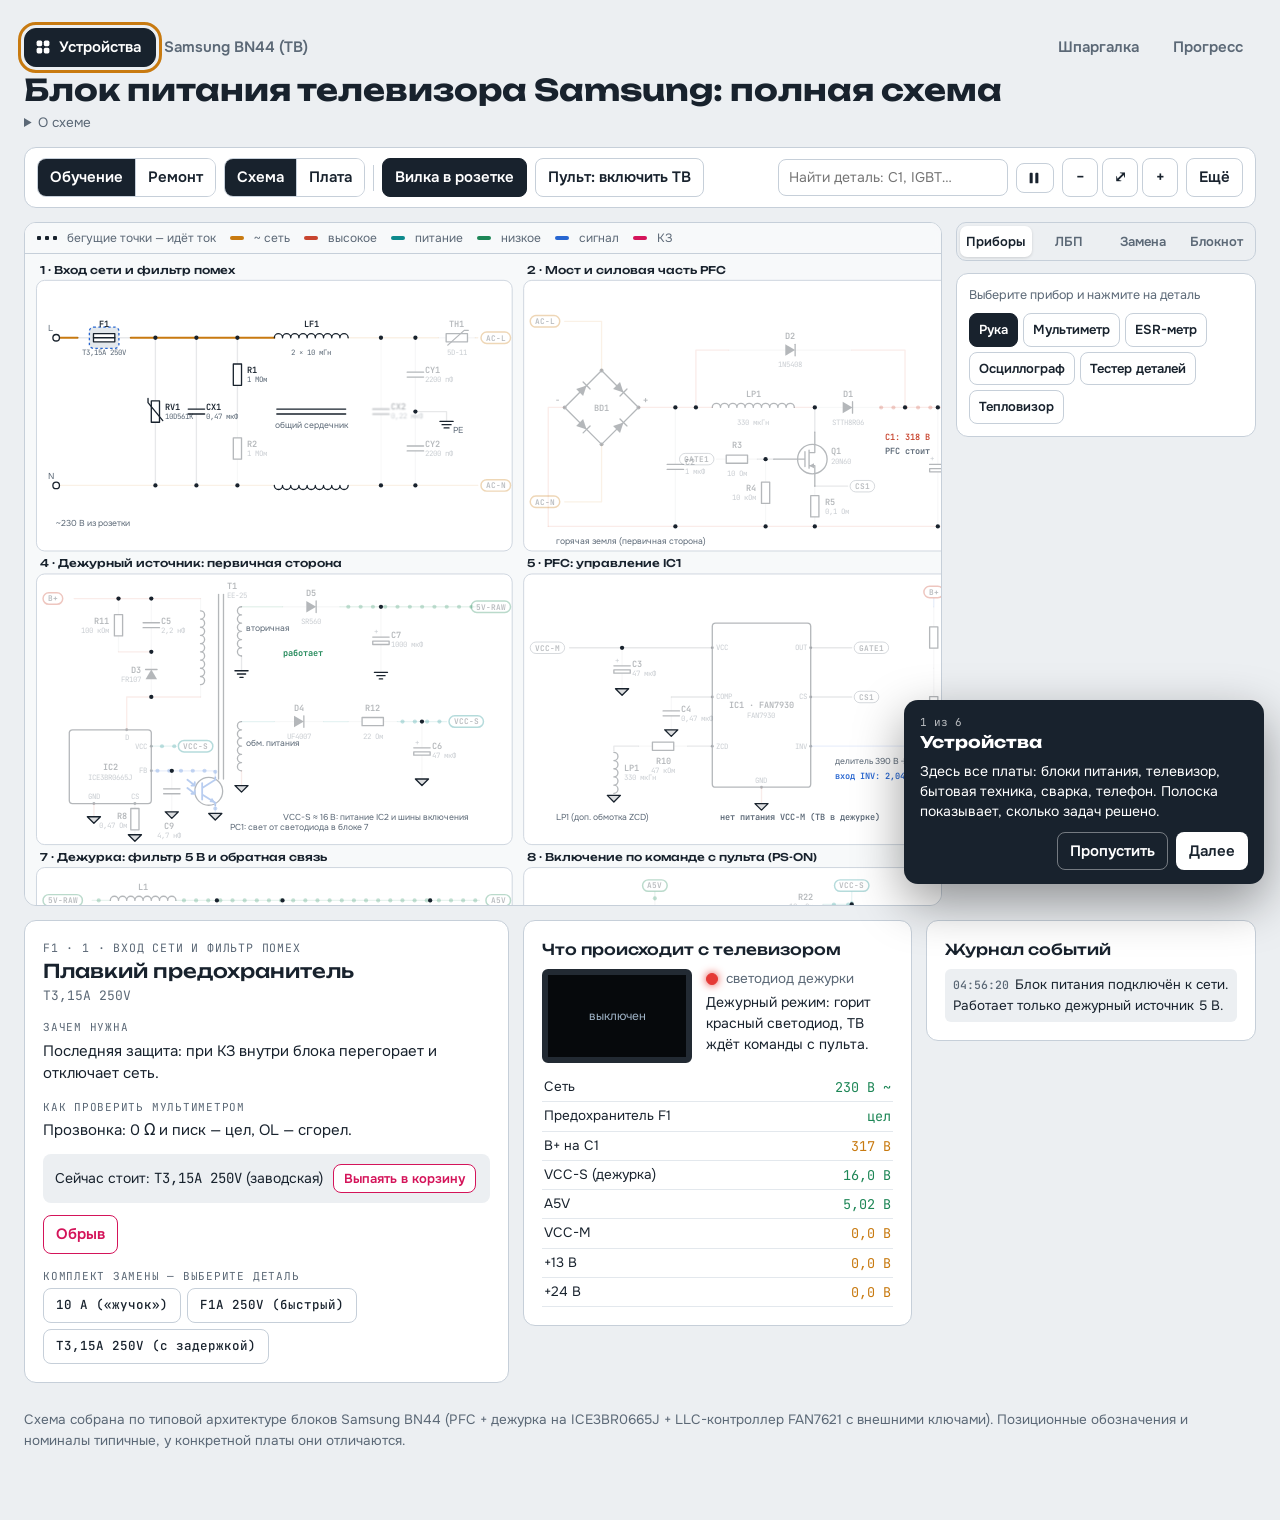
==== commit 3fafc95a: "Проверка изменений: шпаргалка — проверки по реальным типам деталей; «Инструменты» объединены с «Ещё»" ====
--- a/index.html
+++ b/index.html
@@ -33,6 +33,7 @@
     <button id="bMains" type="button" class="on">Вилка в розетке</button>
     <button id="bTv" type="button">Пульт: включить ТВ</button>
     <div class="find"><input id="findQ" type="search" autocomplete="off" placeholder="Найти деталь: C1, IGBT…" aria-label="Найти деталь на схеме"><ul id="findL" class="findl" hidden></ul></div>
+    <button id="pauseB" type="button" class="pauseb" aria-pressed="false" title="Пауза (пробел)" aria-label="Пауза"><svg viewBox="0 0 16 16" aria-hidden="true"><rect x="3" y="2" width="3.5" height="12" rx="1"/><rect x="9.5" y="2" width="3.5" height="12" rx="1"/></svg></button>
     <div class="zoom"><button id="zOut" type="button" aria-label="Уменьшить">−</button><button id="zFit" type="button" title="По ширине">⤢</button><button id="zIn" type="button" aria-label="Увеличить">+</button></div>
     <div class="more"><button id="moreB" type="button" aria-haspopup="true" aria-expanded="false">Ещё</button>
       <div class="pop" id="morePop" hidden>
@@ -171,5 +172,6 @@
 <script src="js/core/14-ux.js"></script>
 <script src="js/core/15-assist.js"></script>
 <script src="js/core/16-pcbflow.js"></script>
+<script src="js/core/17-more.js"></script>
 </body>
 </html>
--- a/css/style.css
+++ b/css/style.css
@@ -457,3 +457,62 @@
 .cheat .chip em{font-style:normal;color:var(--muted)}
 .wrap>*{min-width:0}
 @media (max-width:760px){#repair select,#scSel{width:100%;max-width:100%;min-width:0}.rp-head{display:grid;grid-template-columns:1fr 1fr}.rp-head h3,.rp-head select{grid-column:1/-1}.mini span{text-align:left}body{padding-bottom:calc(120px + env(safe-area-inset-bottom,0px))}}
+
+/* v4: компактная панель, три мобильных раздела, интерактивные провода */
+.wire-hit{fill:none;stroke:transparent;stroke-width:14;pointer-events:stroke;cursor:pointer}
+#sch.hl .wire-hit{stroke:transparent!important}
+.train-link{display:inline-block;text-decoration:none;border:1px solid var(--line);border-radius:8px;color:var(--fb);font-size:13px;font-weight:600;padding:7px 10px;white-space:nowrap}
+#mobileDevB,#mobileTaskB{display:none}
+@media (max-width:760px){
+  #mtabs [data-m="dev"],#mtabs [data-m="task"]{display:none!important}
+  body[data-mt="board"] #repair:not([hidden]){display:grid!important}
+  body[data-mt="board"] #repair[hidden]{display:none!important}
+  body[data-mt="part"].show-device #devCard,
+  body[data-mt="part"].show-device #logCard{display:block!important}
+  #mobileDevB,#mobileTaskB{display:inline-block;margin-top:10px;font-size:12.5px}
+  #mobileDevB{width:100%;background:var(--bg)}
+  #mobileTaskB{margin:0;grid-column:1/-1}
+  body.task-compact #repair .rp-how,
+  body.task-compact #repair .rp-act,
+  body.task-compact #repair .hints,
+  body.task-compact #repair .hist,
+  body.task-compact #repair .win{display:none!important}
+}
+
+/* Дополнительные проверки и маршрут ремонта */
+.cheat th:last-child{min-width:180px}
+.cheat .check-col{color:var(--muted);font-size:12.5px;max-width:260px}
+.route-panel{margin-top:10px;padding:12px;background:var(--panel);border:1px solid var(--line);border-radius:12px}
+.route-panel .dim{font-size:12.5px;margin:6px 0}
+.route-step{margin-top:9px;padding:10px;background:var(--bg);border-radius:9px}
+.route-step>span{font:600 11px var(--f-mono);color:var(--muted)}
+.route-step p{margin:4px 0 0;font-weight:600}
+.route-history{font-size:12px;color:var(--muted);padding-left:18px;margin:10px 0}
+.route-history li{margin:4px 0}
+.route-history strong{color:var(--ink)}
+.route-actions{display:flex;gap:8px;flex-wrap:wrap;margin-top:10px}
+.route-actions button:first-child{background:var(--ink);color:var(--panel)}
+body.exam #routeB,body.exam #routePanel{display:none!important}
+@media(max-width:760px){.cheat{min-width:650px}.route-panel{padding:10px}}
+
+.quick{display:grid;gap:6px;padding-bottom:8px;border-bottom:1px solid var(--line)}
+.quick .ql{font-size:11.5px;font-family:var(--f-mono);letter-spacing:.05em;text-transform:uppercase;color:var(--muted)}
+.qrow{display:grid;grid-template-columns:repeat(3,1fr);gap:5px}.qrow button{font-size:12.5px;padding:6px 4px}
+/* v4: пауза, тур, продолжение задач */
+.pauseb{min-width:38px;padding:7px 10px;font-size:15px;line-height:1}
+.pauseb[aria-pressed="true"]{background:var(--ac);border-color:var(--ac);color:#fff}
+.pausetag{position:sticky;left:0;top:34px;z-index:3;margin:6px 10px -34px;width:max-content;max-width:calc(100% - 20px);background:var(--ac);color:#fff;font-size:13px;font-weight:600;padding:5px 12px;border-radius:999px;box-shadow:0 4px 14px #0003}
+.tour{position:fixed;z-index:70;right:16px;bottom:16px;width:min(360px,calc(100vw - 32px));background:var(--ink);color:var(--panel);border-radius:14px;padding:14px 16px;box-shadow:0 18px 50px #0006}
+.tour b{font-family:var(--f-display);font-size:16px}.tour p{margin:6px 0 10px;font-size:14px;line-height:1.45}
+.tour .tstep{font-family:var(--f-mono);font-size:11px;opacity:.7}
+.tour .tact{display:flex;gap:8px;justify-content:flex-end}
+.tour .tact button{background:transparent;color:var(--panel);border-color:color-mix(in srgb,var(--panel) 40%,transparent)}
+.tour .tact button.on{background:var(--panel);color:var(--ink)}
+.tourhl{outline:3px solid var(--ac)!important;outline-offset:3px;border-radius:12px;position:relative;z-index:4}
+.dcard .resume{grid-column:1/-1;font-size:12px;font-weight:600;color:var(--ac)}
+kbd{font-family:var(--f-mono);font-size:12.5px;background:var(--bg);border:1px solid var(--line);border-bottom-width:2px;border-radius:6px;padding:1px 7px}
+.ncopy{width:100%;min-height:300px;font-family:var(--f-mono);font-size:12.5px;background:var(--bg);color:var(--ink);border:1px solid var(--line);border-radius:8px;padding:10px}
+#noteCopy{font-size:12.5px;padding:5px 10px;justify-self:start}
+@media (max-width:760px){.tour{left:8px;right:8px;width:auto;bottom:calc(76px + env(safe-area-inset-bottom,0px))}.pauseb{order:6}}
+.pauseb svg{width:14px;height:14px;fill:currentColor;display:block}
+.pop{max-height:min(75vh,620px);overflow:auto}
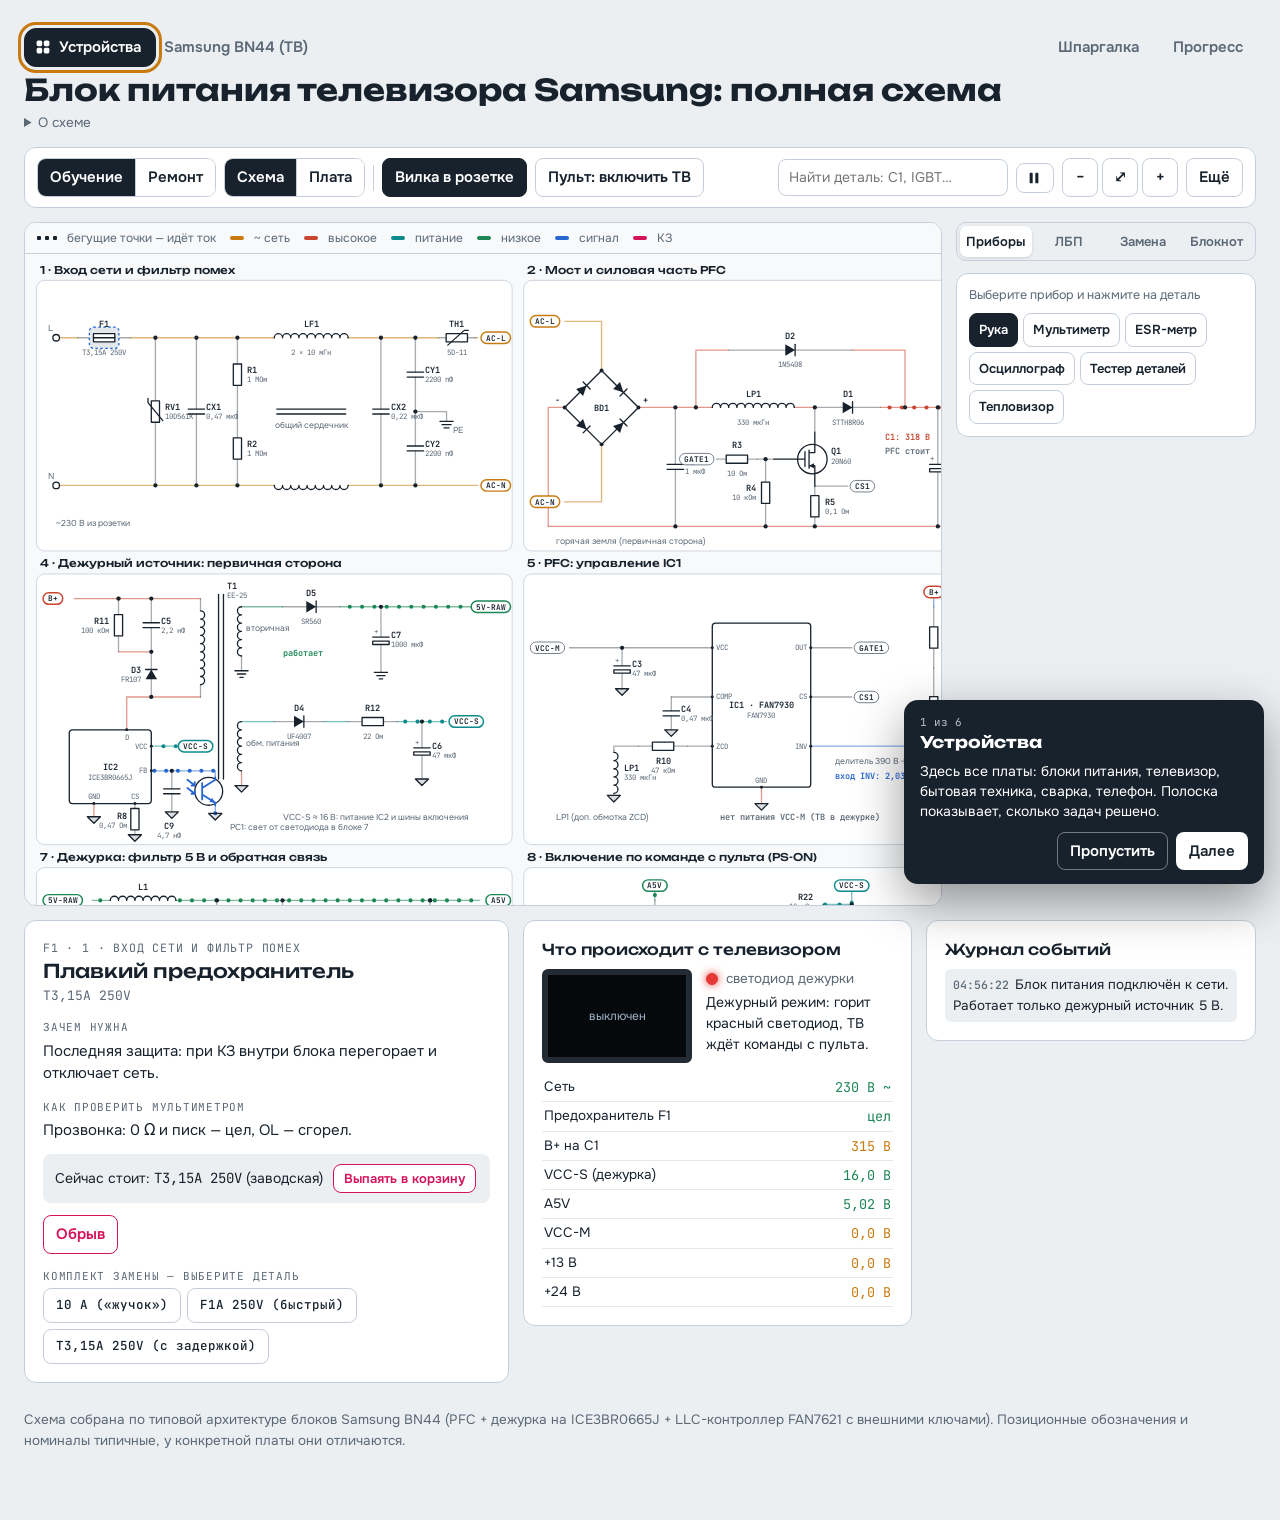
==== commit 3e7d1abd: "Индукционная плита; шаг назад (свайп, кнопка «Назад», история браузера); шпаргалка на телефоне карто" ====
--- a/index.html
+++ b/index.html
@@ -21,7 +21,7 @@
       <button id="cheatB" type="button" class="lite">Шпаргалка</button>
       <button id="statB" type="button" class="lite">Прогресс</button>
     </div>
-    <nav class="boards" id="devNav" aria-label="Устройства" hidden><a href="index.html" data-id="samsung" data-group="Блоки питания" data-icon="tv" data-desc="ТВ-блок с PFC, дежуркой и LLC" data-n="21" aria-current="page">Samsung BN44 (ТВ)</a><a href="adapter.html" data-id="adapter" data-group="Блоки питания" data-icon="plug" data-desc="Флайбэк на UC3842, 12 В 2 А" data-n="13">Адаптер 12 В</a><a href="led.html" data-id="led" data-group="Телевизор и звук" data-icon="bulb" data-desc="Драйвер подсветки, линейки светодиодов" data-n="11">LED-подсветка ТВ</a><a href="amp.html" data-id="amp" data-group="Телевизор и звук" data-icon="spk" data-desc="TDA7294, ±35 В, динамик" data-n="11">Усилитель звука</a><a href="atx.html" data-id="atx" data-group="Блоки питания" data-icon="pc" data-desc="Компьютерный БП на TL494" data-n="17">Блок питания ATX</a><a href="micro.html" data-id="micro" data-group="Бытовая техника" data-icon="mw" data-desc="MOT, удвоитель 4 кВ, магнетрон" data-n="16">Микроволновка</a><a href="weld.html" data-id="weld" data-group="Инструмент и мобильные" data-icon="weld" data-desc="Косой мост на IGBT, UC3845" data-n="15">Сварочный инвертор</a><a href="phone.html" data-id="phone" data-group="Инструмент и мобильные" data-icon="phone" data-desc="USB-C, контроллер заряда, АКБ" data-n="11">Зарядка телефона</a><a href="washer.html" data-id="washer" data-group="Бытовая техника" data-icon="wash" data-desc="LNK304, МК, реле ТЭНа, симисторы" data-n="17">Стиральная машина</a><a href="extra/psu-basics.html" data-id="" data-group="Теория" data-icon="book" data-desc="Как устроен импульсный блок питания" data-n="0">Основы: блок-схема</a></nav>
+    <nav class="boards" id="devNav" aria-label="Устройства" hidden><a href="index.html" data-id="samsung" data-group="Блоки питания" data-icon="tv" data-desc="ТВ-блок с PFC, дежуркой и LLC" data-n="21" aria-current="page">Samsung BN44 (ТВ)</a><a href="adapter.html" data-id="adapter" data-group="Блоки питания" data-icon="plug" data-desc="Флайбэк на UC3842, 12 В 2 А" data-n="13">Адаптер 12 В</a><a href="led.html" data-id="led" data-group="Телевизор и звук" data-icon="bulb" data-desc="Драйвер подсветки, линейки светодиодов" data-n="11">LED-подсветка ТВ</a><a href="amp.html" data-id="amp" data-group="Телевизор и звук" data-icon="spk" data-desc="TDA7294, ±35 В, динамик" data-n="11">Усилитель звука</a><a href="atx.html" data-id="atx" data-group="Блоки питания" data-icon="pc" data-desc="Компьютерный БП на TL494" data-n="17">Блок питания ATX</a><a href="micro.html" data-id="micro" data-group="Бытовая техника" data-icon="mw" data-desc="MOT, удвоитель 4 кВ, магнетрон" data-n="16">Микроволновка</a><a href="weld.html" data-id="weld" data-group="Инструмент и мобильные" data-icon="weld" data-desc="Косой мост на IGBT, UC3845" data-n="15">Сварочный инвертор</a><a href="phone.html" data-id="phone" data-group="Инструмент и мобильные" data-icon="phone" data-desc="USB-C, контроллер заряда, АКБ" data-n="11">Зарядка телефона</a><a href="washer.html" data-id="washer" data-group="Бытовая техника" data-icon="wash" data-desc="LNK304, МК, реле ТЭНа, симисторы" data-n="17">Стиральная машина</a><a href="induct.html" data-id="induct" data-group="Бытовая техника" data-icon="ind" data-desc="Резонансный контур на IGBT, коды E0–E5" data-n="14">Индукционная плита</a><a href="extra/psu-basics.html" data-id="" data-group="Теория" data-icon="book" data-desc="Как устроен импульсный блок питания" data-n="0">Основы: блок-схема</a></nav>
     <h1>Блок питания телевизора Samsung: полная схема</h1>
     <details class="about"><summary>О схеме</summary><p class="lead">Типовой блок Samsung серии BN44: фильтр → мост → корректор мощности (PFC) → дежурный источник 5 В → полумост LLC 13/24 В. Точки на проводах — это ток. Нажмите на любую деталь и выведите её из строя, чтобы увидеть, как ломается цепь.</p></details>
   </header>
@@ -173,5 +173,6 @@
 <script src="js/core/15-assist.js"></script>
 <script src="js/core/16-pcbflow.js"></script>
 <script src="js/core/17-more.js"></script>
+<script src="js/core/18-nav.js"></script>
 </body>
 </html>
--- a/css/style.css
+++ b/css/style.css
@@ -493,7 +493,7 @@
 .route-actions{display:flex;gap:8px;flex-wrap:wrap;margin-top:10px}
 .route-actions button:first-child{background:var(--ink);color:var(--panel)}
 body.exam #routeB,body.exam #routePanel{display:none!important}
-@media(max-width:760px){.cheat{min-width:650px}.route-panel{padding:10px}}
+@media(max-width:760px){.route-panel{padding:10px}}
 
 .quick{display:grid;gap:6px;padding-bottom:8px;border-bottom:1px solid var(--line)}
 .quick .ql{font-size:11.5px;font-family:var(--f-mono);letter-spacing:.05em;text-transform:uppercase;color:var(--muted)}
@@ -516,3 +516,26 @@
 @media (max-width:760px){.tour{left:8px;right:8px;width:auto;bottom:calc(76px + env(safe-area-inset-bottom,0px))}.pauseb{order:6}}
 .pauseb svg{width:14px;height:14px;fill:currentColor;display:block}
 .pop{max-height:min(75vh,620px);overflow:auto}
+/* индукционная плита */
+.screen.icbox{background:#e9ecef;padding:4px}.icbox svg{width:100%;height:100%}
+.icg{fill:#15181c}.icz{fill:none;stroke:color-mix(in srgb,#ff6a3d calc(var(--g)*100%),#555);stroke-width:2.5}
+.icp{fill:#7d858e;stroke:#aab}.icw{opacity:.85}.icst{fill:none;stroke:#cfd8df;stroke-width:1.2}.icf{stroke:#aaa;stroke-width:2}
+/* модальное окно: прокрутка на телефоне, шпаргалка карточками */
+.modbox{min-width:0;overflow:hidden}
+.modb{min-width:0;-webkit-overflow-scrolling:touch;overscroll-behavior:contain;touch-action:pan-x pan-y}
+.modb table{max-width:100%}
+@media (max-width:760px){
+  .modal{padding:0;place-items:stretch}
+  .modbox{width:100%;max-height:100dvh;height:100dvh;border-radius:0}
+  .modh{padding:calc(12px + env(safe-area-inset-top,0px)) 14px 10px}
+  .modb{padding:12px 14px calc(24px + env(safe-area-inset-bottom,0px))}
+  .cheat,.cheat tbody,.cheat tr,.cheat td{display:block;width:100%}
+  .cheat thead{display:none}
+  .cheat tr{border:1px solid var(--line);border-radius:12px;padding:10px 12px;margin-bottom:10px}
+  .cheat td{border:0;padding:3px 0;max-width:none!important;width:auto!important;overflow-wrap:anywhere}
+  .cheat td.check-col::before{content:"Что измерить: ";font-weight:600;color:var(--ink)}
+  .kpis{grid-template-columns:1fr 1fr}
+}
+.navback{display:none}
+@media (max-width:760px){.navback{display:inline-flex;align-items:center;gap:4px;padding:6px 10px}.navback[hidden]{display:none}}
+.swipehint{position:fixed;left:0;top:50%;z-index:80;width:44px;height:44px;margin-top:-22px;border-radius:0 22px 22px 0;background:var(--ink);color:var(--panel);display:grid;place-items:center;font-size:22px;pointer-events:none;opacity:0;transform:translateX(-44px);transition:opacity .1s}
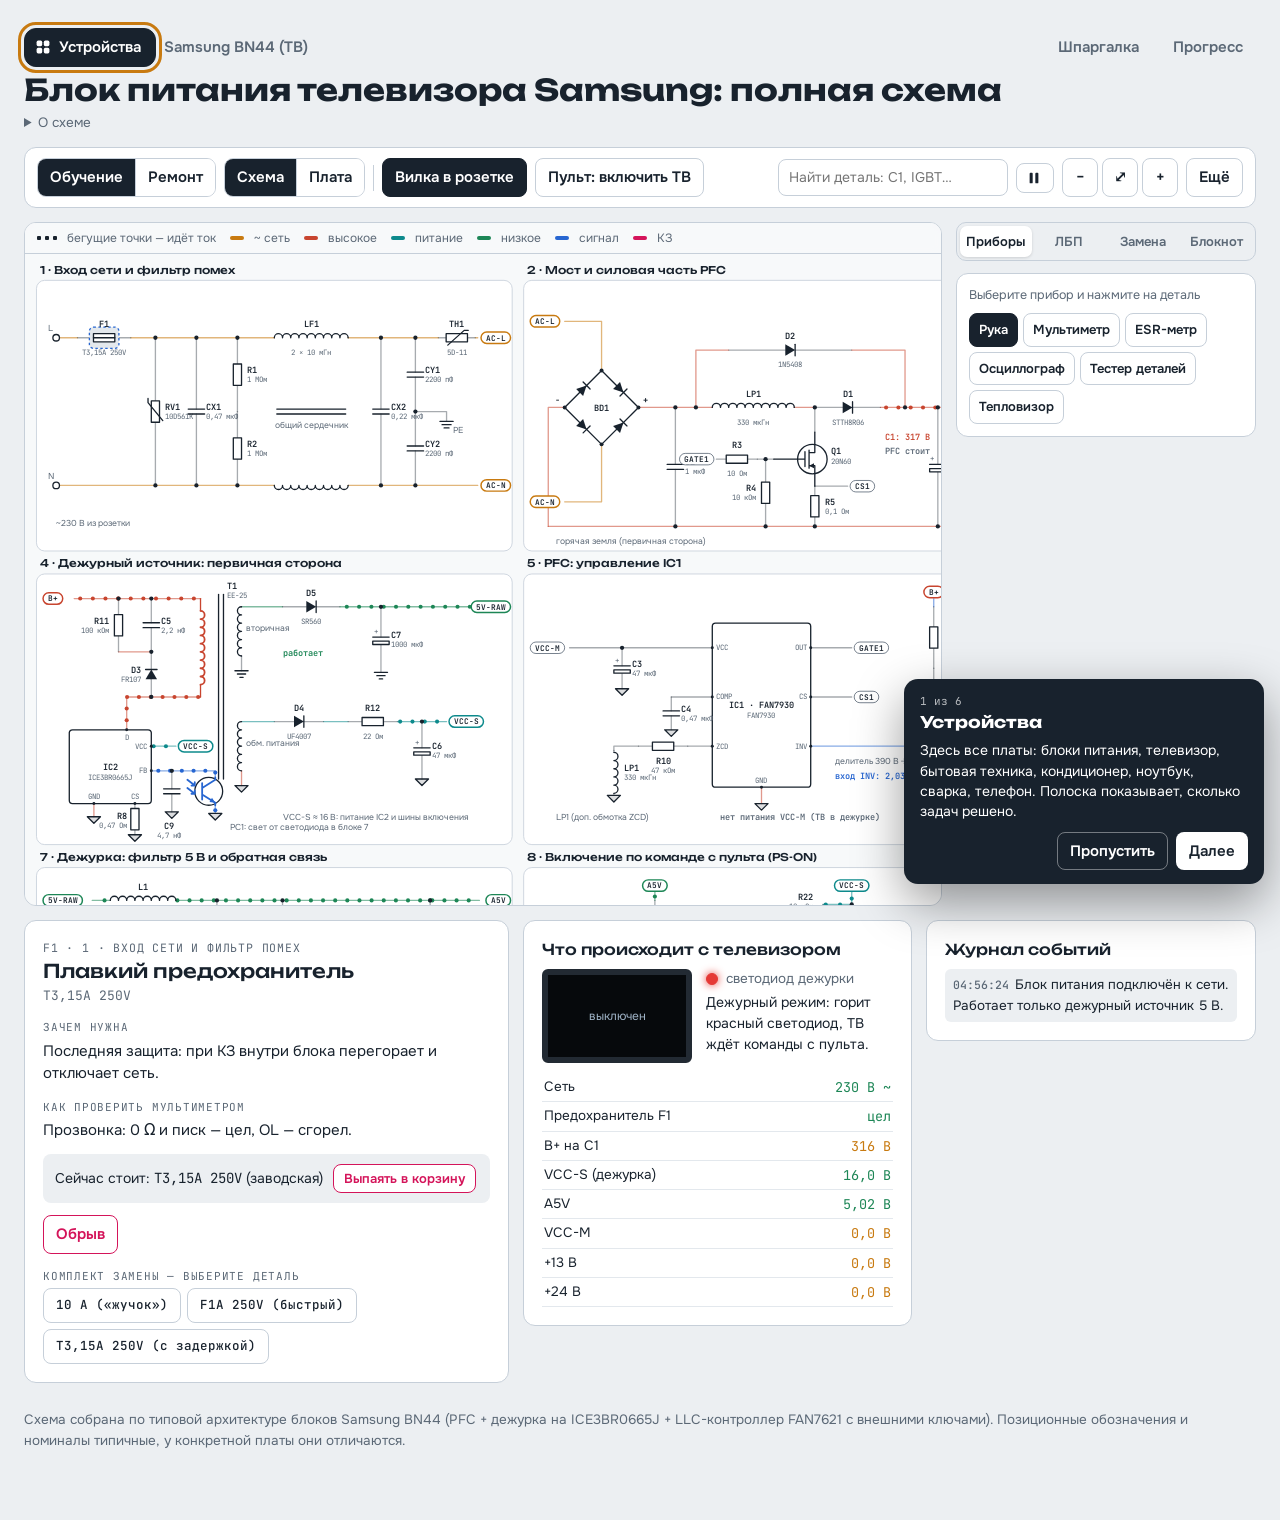
==== commit 8b004c5f: "Холодильник No Frost, питание ноутбука, инверторная плата кондиционера Три новых устройства со схема" ====
--- a/index.html
+++ b/index.html
@@ -21,7 +21,7 @@
       <button id="cheatB" type="button" class="lite">Шпаргалка</button>
       <button id="statB" type="button" class="lite">Прогресс</button>
     </div>
-    <nav class="boards" id="devNav" aria-label="Устройства" hidden><a href="index.html" data-id="samsung" data-group="Блоки питания" data-icon="tv" data-desc="ТВ-блок с PFC, дежуркой и LLC" data-n="21" aria-current="page">Samsung BN44 (ТВ)</a><a href="adapter.html" data-id="adapter" data-group="Блоки питания" data-icon="plug" data-desc="Флайбэк на UC3842, 12 В 2 А" data-n="13">Адаптер 12 В</a><a href="led.html" data-id="led" data-group="Телевизор и звук" data-icon="bulb" data-desc="Драйвер подсветки, линейки светодиодов" data-n="11">LED-подсветка ТВ</a><a href="amp.html" data-id="amp" data-group="Телевизор и звук" data-icon="spk" data-desc="TDA7294, ±35 В, динамик" data-n="11">Усилитель звука</a><a href="atx.html" data-id="atx" data-group="Блоки питания" data-icon="pc" data-desc="Компьютерный БП на TL494" data-n="17">Блок питания ATX</a><a href="micro.html" data-id="micro" data-group="Бытовая техника" data-icon="mw" data-desc="MOT, удвоитель 4 кВ, магнетрон" data-n="16">Микроволновка</a><a href="weld.html" data-id="weld" data-group="Инструмент и мобильные" data-icon="weld" data-desc="Косой мост на IGBT, UC3845" data-n="15">Сварочный инвертор</a><a href="phone.html" data-id="phone" data-group="Инструмент и мобильные" data-icon="phone" data-desc="USB-C, контроллер заряда, АКБ" data-n="11">Зарядка телефона</a><a href="washer.html" data-id="washer" data-group="Бытовая техника" data-icon="wash" data-desc="LNK304, МК, реле ТЭНа, симисторы" data-n="17">Стиральная машина</a><a href="induct.html" data-id="induct" data-group="Бытовая техника" data-icon="ind" data-desc="Резонансный контур на IGBT, коды E0–E5" data-n="14">Индукционная плита</a><a href="extra/psu-basics.html" data-id="" data-group="Теория" data-icon="book" data-desc="Как устроен импульсный блок питания" data-n="0">Основы: блок-схема</a></nav>
+    <nav class="boards" id="devNav" aria-label="Устройства" hidden><a href="index.html" data-id="samsung" data-group="Блоки питания" data-icon="tv" data-desc="ТВ-блок с PFC, дежуркой и LLC" data-n="21" aria-current="page">Samsung BN44 (ТВ)</a><a href="adapter.html" data-id="adapter" data-group="Блоки питания" data-icon="plug" data-desc="Флайбэк на UC3842, 12 В 2 А" data-n="13">Адаптер 12 В</a><a href="led.html" data-id="led" data-group="Телевизор и звук" data-icon="bulb" data-desc="Драйвер подсветки, линейки светодиодов" data-n="11">LED-подсветка ТВ</a><a href="amp.html" data-id="amp" data-group="Телевизор и звук" data-icon="spk" data-desc="TDA7294, ±35 В, динамик" data-n="11">Усилитель звука</a><a href="atx.html" data-id="atx" data-group="Блоки питания" data-icon="pc" data-desc="Компьютерный БП на TL494" data-n="17">Блок питания ATX</a><a href="micro.html" data-id="micro" data-group="Бытовая техника" data-icon="mw" data-desc="MOT, удвоитель 4 кВ, магнетрон" data-n="16">Микроволновка</a><a href="weld.html" data-id="weld" data-group="Инструмент и мобильные" data-icon="weld" data-desc="Косой мост на IGBT, UC3845" data-n="15">Сварочный инвертор</a><a href="phone.html" data-id="phone" data-group="Инструмент и мобильные" data-icon="phone" data-desc="USB-C, контроллер заряда, АКБ" data-n="11">Зарядка телефона</a><a href="washer.html" data-id="washer" data-group="Бытовая техника" data-icon="wash" data-desc="LNK304, МК, реле ТЭНа, симисторы" data-n="17">Стиральная машина</a><a href="induct.html" data-id="induct" data-group="Бытовая техника" data-icon="ind" data-desc="Резонансный контур на IGBT, коды E0–E5" data-n="14">Индукционная плита</a><a href="fridge.html" data-id="fridge" data-group="Бытовая техника" data-icon="fridge" data-desc="Компрессор, пусковое реле, оттайка No Frost" data-n="14">Холодильник</a><a href="laptop.html" data-id="laptop" data-group="Инструмент и мобильные" data-icon="laptop" data-desc="Вход 19 В, зарядка, дежурки, EC, VCORE" data-n="15">Питание ноутбука</a><a href="ac.html" data-id="ac" data-group="Бытовая техника" data-icon="ac" data-desc="PFC, шина 380 В, IPM, связь, коды ошибок" data-n="14">Плата кондиционера</a><a href="extra/psu-basics.html" data-id="" data-group="Теория" data-icon="book" data-desc="Как устроен импульсный блок питания" data-n="0">Основы: блок-схема</a></nav>
     <h1>Блок питания телевизора Samsung: полная схема</h1>
     <details class="about"><summary>О схеме</summary><p class="lead">Типовой блок Samsung серии BN44: фильтр → мост → корректор мощности (PFC) → дежурный источник 5 В → полумост LLC 13/24 В. Точки на проводах — это ток. Нажмите на любую деталь и выведите её из строя, чтобы увидеть, как ломается цепь.</p></details>
   </header>
--- a/css/style.css
+++ b/css/style.css
@@ -539,3 +539,16 @@
 .navback{display:none}
 @media (max-width:760px){.navback{display:inline-flex;align-items:center;gap:4px;padding:6px 10px}.navback[hidden]{display:none}}
 .swipehint{position:fixed;left:0;top:50%;z-index:80;width:44px;height:44px;margin-top:-22px;border-radius:0 22px 22px 0;background:var(--ink);color:var(--panel);display:grid;place-items:center;font-size:22px;pointer-events:none;opacity:0;transform:translateX(-44px);transition:opacity .1s}
+/* холодильник */
+.screen.frbox{background:#e9ecef;padding:4px}.frbox svg{width:100%;height:100%}
+.frb{fill:#f7f9fb;stroke:#9aa5b1;stroke-width:1.2}.frz{fill:#cfe6ff;stroke:#9aa5b1}.frc{stroke:#9aa5b1}.frice{fill:#fff;stroke:#b9d6f0}
+.frf{stroke:#5b6b7a;stroke-width:2}.frh{stroke:#ff6a3d;stroke-width:2.2;stroke-dasharray:3 2}
+/* ноутбук */
+.screen.lpbox{background:#e9ecef;padding:4px}.lpbox svg{width:100%;height:100%}
+.lpl{fill:#2a3038}.lps{transition:fill .3s}.lpw{fill:#9fd0ff}.lpt{fill:#9fb3c6;font-size:10px;text-anchor:middle}.lpb{fill:#5a6470}
+.lpbat{fill:none;stroke:#555;stroke-width:1.4}.lpfill{opacity:.9}.lpx{stroke:#e53935;stroke-width:2}.lpz{fill:#ffd23c;stroke:#333;stroke-width:.6}
+.led i.amber{background:#ff9a3c;border-color:#ff9a3c;box-shadow:0 0 8px #ff9a3c}
+/* кондиционер */
+.screen.acbox{background:#e9ecef;padding:4px}.acbox svg{width:100%;height:100%}
+.aci{fill:#f7f9fb;stroke:#9aa5b1;stroke-width:1.2}.acv{stroke:#9aa5b1;stroke-width:1.5}.acair{fill:none;stroke:#6ab0ff;stroke-width:1.3}
+.aco{fill:#dfe4ea;stroke:#8a96a3}.acfan{fill:#c9d1d9;stroke:#8a96a3}.acbl{stroke:#55606c;stroke-width:2.2}
